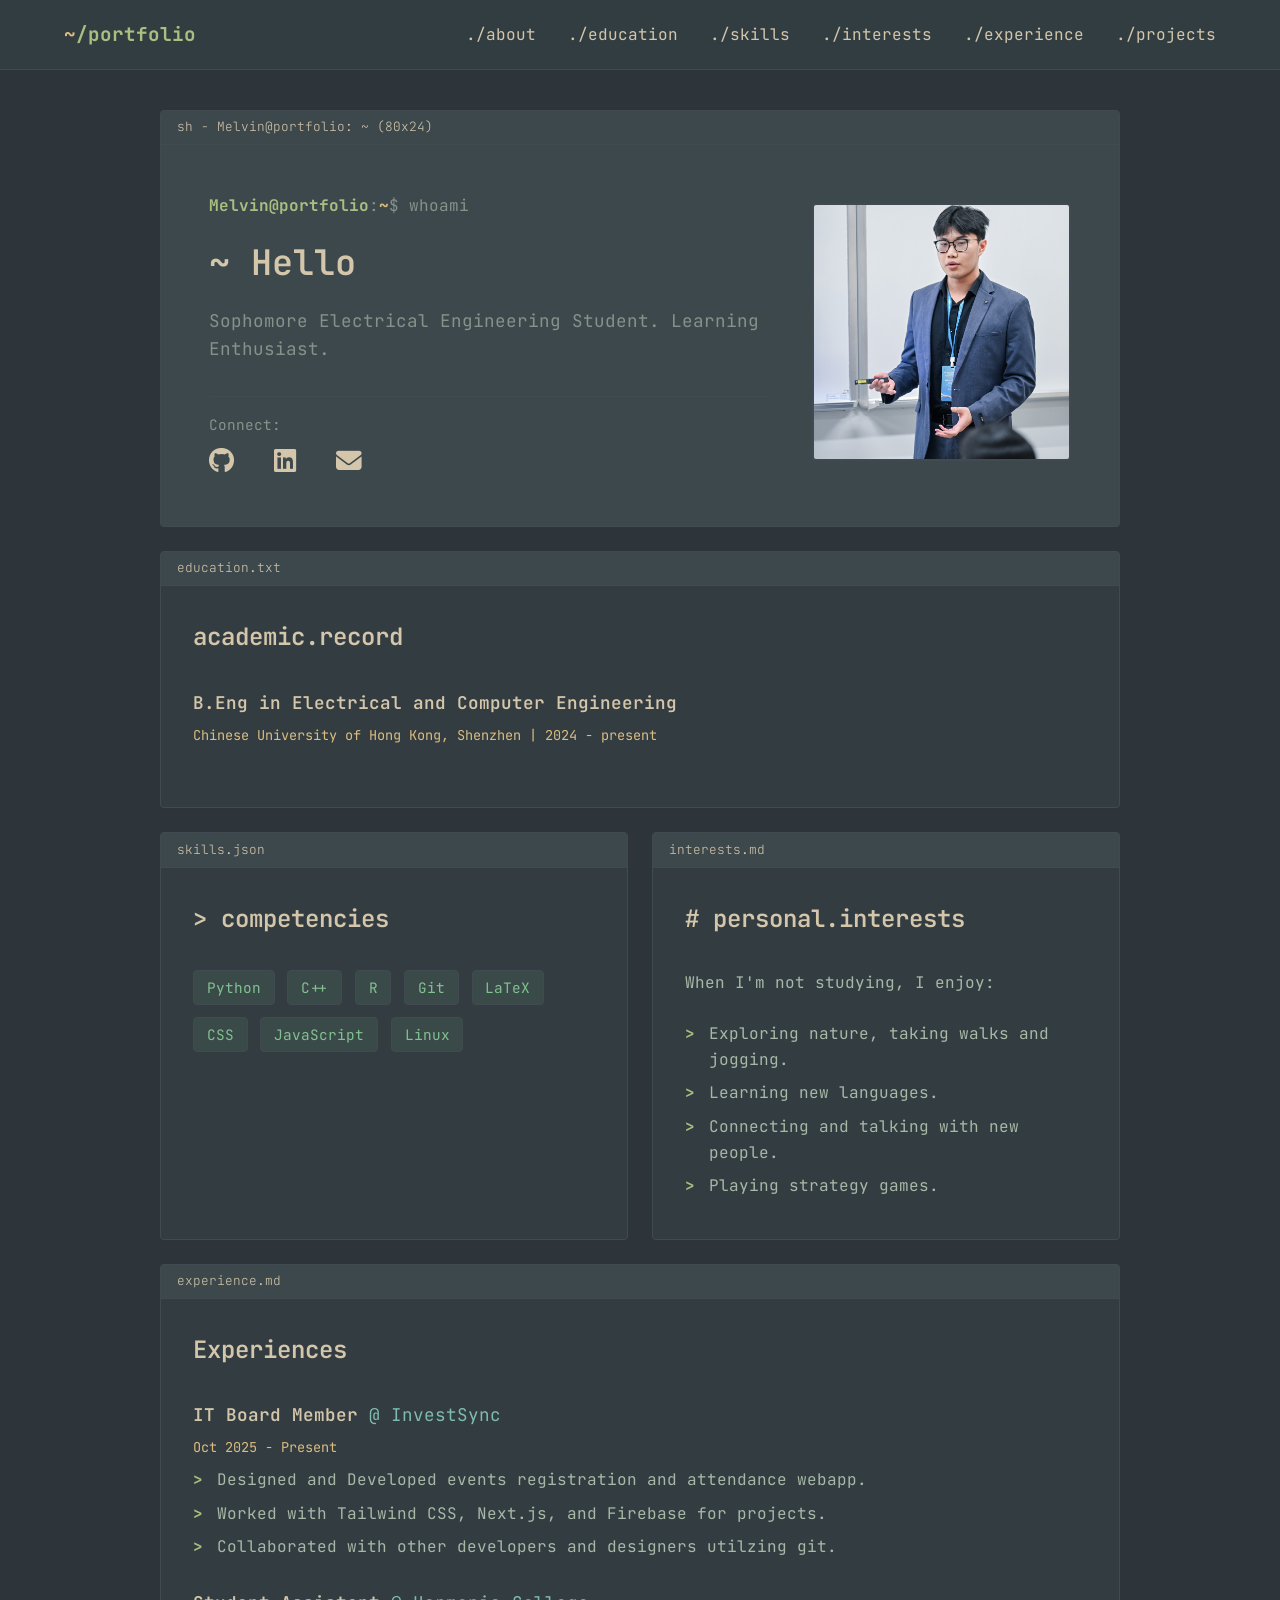
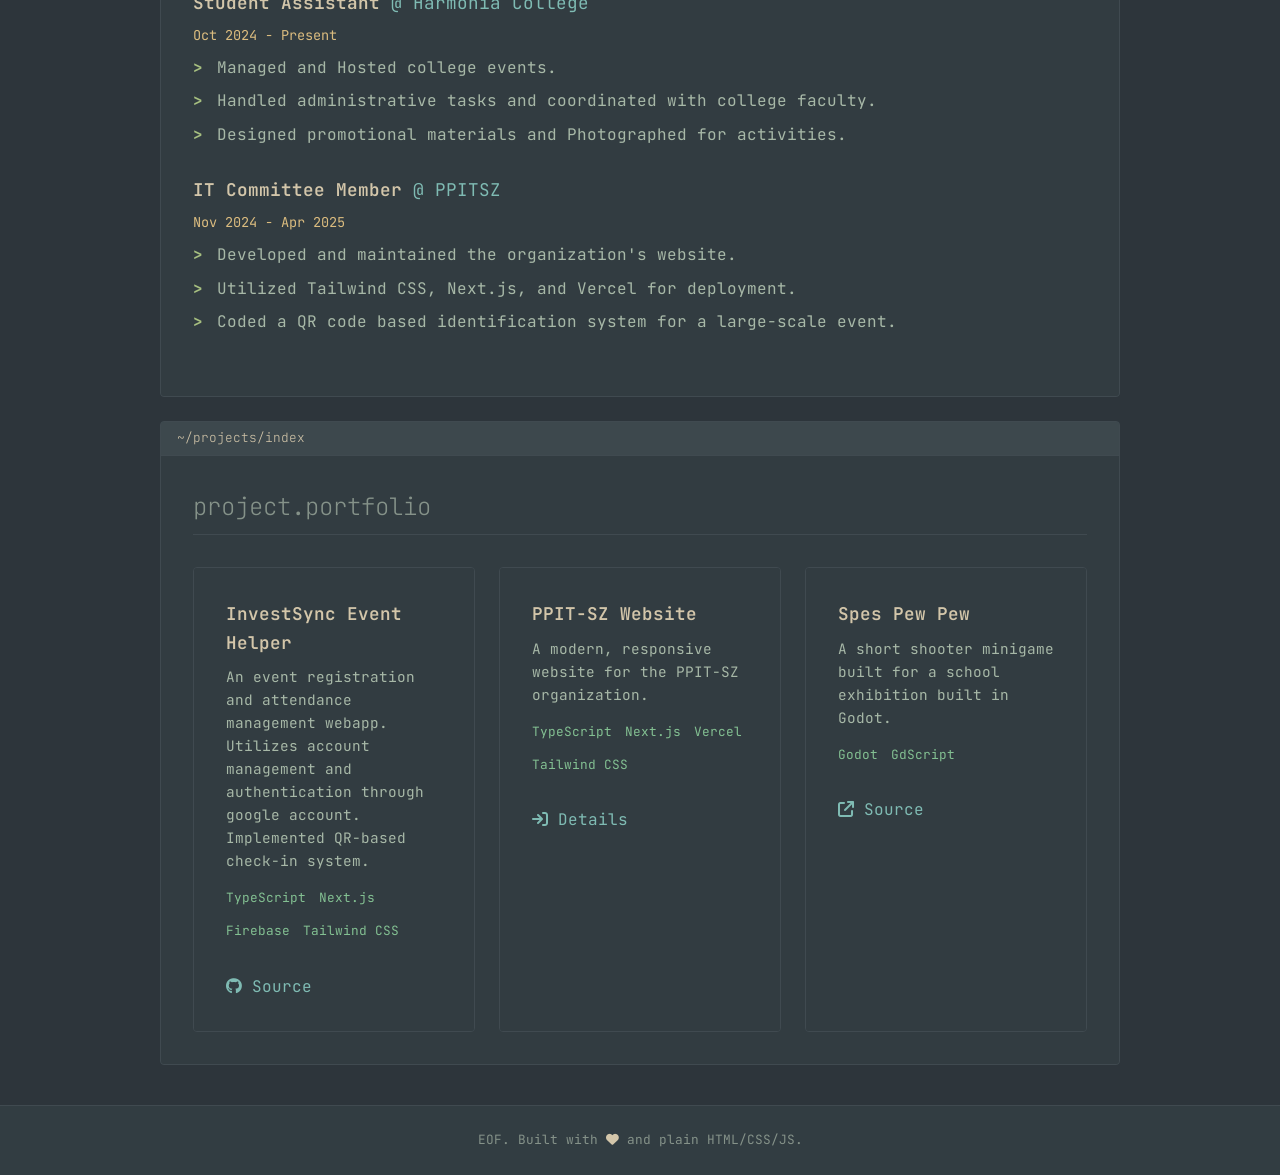
==== index.html @ 4f4de50b "v1" ====
<!DOCTYPE html>
<html lang="en">
<head>
    <meta charset="UTF-8">
    <meta name="viewport" content="width=device-width, initial-scale=1.0">
    <title>~/.portfolio | Melvin</title>
    <link rel="preconnect" href="https://fonts.googleapis.com">
    <link rel="preconnect" href="https://fonts.gstatic.com" crossorigin>
    <link href="https://fonts.googleapis.com/css2?family=JetBrains+Mono:wght@100..800&display=swap" rel="stylesheet">
    <link rel="stylesheet" href="https://cdnjs.cloudflare.com/ajax/libs/font-awesome/6.4.0/css/all.min.css">
    <link rel="stylesheet" href="style.css">
</head>
<body>

    <nav class="navbar">
        <div class="nav-brand"><span>~</span>/portfolio</div>
        <ul class="nav-links">
            <li><a href="#hero">./about</a></li>
            <li><a href="#education">./education</a></li>
            <li><a href="#skills">./skills</a></li>
            <li><a href="#interests">./interests</a></li>
            <li><a href="#experience">./experience</a></li>
            <li><a href="#projects">./projects</a></li>
        </ul>
    </nav>

    <main>
        <section id="hero" class="window-pane terminal-pane">
            <div class="window-header">
                <div class="window-title">sh - Melvin@portfolio: ~ (80x24)</div>
            </div>
            <div class="window-content hero-content-wrapper">
                
                <div class="hero-text-block">
                    <p class="prompt"><span class="user">Melvin@portfolio</span>:<span class="dir">~</span>$ whoami</p>
                    <h1 id="typewriter"></h1>
                    <p class="subtitle">Sophomore Electrical Engineering Student. Learning Enthusiast.</p>
                    <div class="social-links-container">
                        <p class="link-label">Connect:</p>
                        <div class="social-links-wrapper">
                            <a href="https://github.com/hachln" target="_blank" title="GitHub"><i class="fab fa-github"></i></a>
                            <a href="https://www.linkedin.com/in/melvin-nchandra/" target="_blank" title="LinkedIn"><i class="fab fa-linkedin"></i></a>
                            <a href="mailto:melvinnchandra@gmail.com" title="Email"><i class="fas fa-envelope"></i></a>
                        </div>
                    </div>
                </div>

                <div class="hero-portrait-block">
                    <img src="./home/portrait.jpg" alt="Your Name Portrait" class="portrait-img">
                </div>

            </div>
        </section>

        <section id="education" class="window-pane cv-pane">
            <div class="window-header">
                <div class="window-title">education.txt</div>
            </div>
            <div class="window-content">
                <h2>academic.record</h2>
                <div class="timeline-item">
                    <h3>B.Eng in Electrical and Computer Engineering</h3>
                    <span class="date">Chinese University of Hong Kong, Shenzhen | 2024 - present</span>
                </div>
            </div>
        </section>

        <div class="split-layout">
            
            <section id="skills" class="window-pane cv-pane">
                <div class="window-header">
                    <div class="window-title">skills.json</div>
                </div>
                <div class="window-content">
                    <h2>> competencies</h2>
                    <div class="skills-container">
                        <span class="skill-tag">Python</span>
                        <span class="skill-tag">C++</span>
                        <span class="skill-tag">R</span>
                        <span class="skill-tag">Git</span>
                        <span class="skill-tag">LaTeX</span>
                        <span class="skill-tag">CSS</span>
                        <span class="skill-tag">JavaScript</span>
                        <span class="skill-tag">Linux</span>
                    </div>
                </div>
            </section>

            <section id="interests" class="window-pane cv-pane">
                <div class="window-header">
                    <div class="window-title">interests.md</div>
                </div>
                <div class="window-content">
                    <h2># personal.interests</h2>
                    <p>When I'm not studying, I enjoy:</p>
                    <br>
                    <ul class="interests-list">
                        <li>Exploring nature, taking walks and jogging.</li>
                        <li>Learning new languages.</li>
                        <li>Connecting and talking with new people.</li>
                        <li>Playing strategy games.</li>
                    </ul>
                </div>
            </section>
        </div>
        <section id="experience" class="window-pane cv-pane">
            <div class="window-header">
                <div class="window-title">experience.md</div>
            </div>
            <div class="window-content">
                <h2>Experiences</h2>
                <div class="timeline-item">
                    <h3>IT Board Member <span>@ InvestSync</span></h3>
                    <span class="date">Oct 2025 - Present</span>
                    <ul class="interests-list">
                        <li>Designed and Developed events registration and attendance webapp.</li>
                        <li>Worked with Tailwind CSS, Next.js, and Firebase for projects.</li>
                        <li>Collaborated with other developers and designers utilzing git.</li>
                    </ul>
                </div>
                <div class="timeline-item">
                    <h3>Student Assistant <span>@ Harmonia College</span></h3>
                    <span class="date">Oct 2024 - Present</span>
                    <ul class="interests-list">
                        <li>Managed and Hosted college events.</li>
                        <li>Handled administrative tasks and coordinated with college faculty.</li>
                        <li>Designed promotional materials and Photographed for activities.</li>
                    </ul>
                </div>
                <div class="timeline-item">
                    <h3>IT Committee Member <span>@ PPITSZ</span></h3>
                    <span class="date">Nov 2024 - Apr 2025</span>
                    <ul class="interests-list">
                        <li>Developed and maintained the organization's website.</li>
                        <li>Utilized Tailwind CSS, Next.js, and Vercel for deployment.</li>
                        <li>Coded a QR code based identification system for a large-scale event.</li>
                    </ul>
                </div>
            
            </div>
        </section>

        <section id="projects" class="window-pane cv-pane">
            <div class="window-header">
                <div class="window-title">~/projects/index</div>
            </div>
            <div class="window-content">
                <h2 class="section-title">project.portfolio</h2>
                <div class="projects-grid">
                    
                    <div class="project-card">
                        <div class="window-content">
                            <h3>InvestSync Event Helper</h3>
                            <p>An event registration and attendance management webapp. Utilizes account management and authentication through google account. Implemented QR-based check-in system.</p>
                            <div class="project-tech">
                                <span>TypeScript</span> <span>Next.js</span> <span>Firebase</span> <span>Tailwind CSS</span>
                            </div>
                            <a href="https://github.com/hachln/Investsync_EventHelper" class="project-link" target="_blank"><i class="fab fa-github"></i> Source</a>
                        </div>
                    </div>

                    <div class="project-card">
                        <div class="window-content">
                            <h3>PPIT-SZ Website</h3>
                            <p>A modern, responsive website for the PPIT-SZ organization.</p>
                            <div class="project-tech">
                                <span>TypeScript</span> <span>Next.js</span> <span>Vercel</span> <span>Tailwind CSS</span>
                            </div>
                            <a href="ppit-website.html" class="project-link"><i class="fa-solid fa-arrow-right-to-bracket"></i> Details</a>
                        </div>
                    </div>

                    <div class="project-card">
                        <div class="window-content">
                            <h3>Spes Pew Pew</h3>
                            <p>A short shooter minigame built for a school exhibition built in Godot.</p>
                            <div class="project-tech">
                                <span>Godot</span> <span>GdScript</span>
                            </div>
                            <a href="https://hakuron.itch.io/spes-tembak" target="_blank" class="project-link"><i class="fa-solid fa-arrow-up-right-from-square"></i> Source</a>
                        </div>
                    </div>
                    
                </div>
            </div>
        </section>
    </main>

    <footer>
        <p>EOF. Built with <i class="fas fa-heart" style="color: var(--fg-bright);"></i> and plain HTML/CSS/JS.</p>
    </footer>

    <script src="script.js"></script>
</body>
</html>
---- style.css ----
/* Everforest Dark Theme Color Palette */
:root {
    --bg-main: #2d353b;        
    --bg-window: #3d484d;      
    --bg-window-content: #323c41; 
    --bg-nav-footer: rgba(52, 63, 68, 0.9); 
    
    --fg-bright: #d3c6aa;     
    --fg-main: #a7b8a7;       
    --fg-faint: #859289;      
    
    --color-yellow: #dbbc7f;  
    --color-green: #a7c080;   
    --color-blue: #7fbbb3;    
    --color-purple: #d699b6;  
    --color-aqua: #83c092;    
    --color-red: #e67e80;     
    --color-orange: #e69875;
    
    --border-main: #404a50;   
    --border-focus: var(--color-blue); 
    --border-radius: 4px;     
}

* {
    margin: 0;
    padding: 0;
    box-sizing: border-box;
}

body {
    font-family: 'JetBrains Mono', monospace;
    background-color: var(--bg-main);
    
    /* Wallpaper Setting */
    background-image: url('./home/fog_forest_1.png'); 
    background-size: cover;
    background-position: center;
    background-attachment: fixed;
    background-repeat: no-repeat;
    
    color: var(--fg-main);
    line-height: 1.6;
    overflow-x: hidden;
}

/* Typography */
h1, h2, h3 { color: var(--fg-bright); font-weight: 600; margin-bottom: 0.5rem;}
a { color: var(--color-blue); text-decoration: none; transition: 0.3s; }
a:hover { color: var(--color-purple); }
.section-title { margin-bottom: 2rem; border-bottom: 1px solid var(--border-main); padding-bottom: 0.5rem; color: var(--fg-faint); font-weight: 200; }

/* Navigation */
.navbar {
    display: flex;
    justify-content: space-between;
    align-items: center;
    padding: 1.2rem 5%;
    background: var(--bg-nav-footer);
    backdrop-filter: blur(5px);
    position: sticky;
    top: 0;
    z-index: 100;
    border-bottom: 1px solid var(--border-main);
}
.nav-brand { font-size: 1.2rem; font-weight: bold; color: var(--color-green); }
.nav-brand span { color: var(--color-yellow); }
.nav-links { list-style: none; display: flex; gap: 2rem; }
.nav-links a { color: var(--fg-bright); }
.nav-links a:hover { color: var(--color-aqua); }

/* Main Container */
main {
    max-width: 1000px;
    margin: 2.5rem auto;
    padding: 0 20px;
    display: flex;
    flex-direction: column; 
    gap: 1.5rem; 
}

/* NEW: Split Layout for Side-by-Side Windows */
.split-layout {
    display: grid;
    grid-template-columns: 1fr 1fr;
    gap: 1.5rem;
    width: 100%;
}

/* Hyprland / Window Pane Aesthetic */
.window-pane {
    background: var(--bg-window);
    border: 1px solid var(--border-main);
    border-radius: var(--border-radius);
    overflow: hidden;
    transition: all 0.3s ease;
    width: 100%; 
}

/* Focus effects */
.window-pane:hover {
    border-color: var(--border-focus);
    box-shadow: 0 0 10px rgba(127, 187, 179, 0.2);
    transform: translateY(-1px);
}

.window-header {
    background: var(--bg-window); 
    padding: 0.4rem 1rem;
    border-bottom: 1px solid var(--border-main);
    display: flex;
    align-items: center;
}

.window-title {
    font-size: 0.8rem;
    color: var(--fg-bright);
    font-weight: 200;
    font-family: inherit;
}

.window-content { padding: 2rem; background: var(--bg-window-content); height: 100%; }

/* Hero Section Layout for Portrait */
.terminal-pane .window-content { padding: 3rem; background: var(--bg-window); }

.hero-content-wrapper {
    display: flex;
    justify-content: space-between;
    align-items: center;
    gap: 2rem;
}

.hero-text-block {
    flex: 1; 
    max-width: 65%;
}

.hero-portrait-block {
    max-width: 30%;
    flex-shrink: 0; 
}

/* Portrait Image Styling */
.portrait-img {
    width: 100%;
    height: auto;
    aspect-ratio: 1 / 1; 
    object-fit: cover;
    border-radius: var(--border-radius);
    border: 2px solid var(--border-main); 
    transition: 0.3s ease;
}
.hero-portrait-block:hover .portrait-img {
    border-color: var(--color-blue);
    box-shadow: 0 0 10px rgba(127, 187, 179, 0.3);
}

/* Hero Typography */
.prompt { margin-bottom: 1rem; color: var(--fg-faint); }
.prompt .user { color: var(--color-green); font-weight: bold; }
.prompt .dir { color: var(--color-yellow); font-weight: bold; }
#typewriter {
    font-size: 2.2rem; 
    margin: 1rem 0;
    color: var(--fg-bright);
    min-height: 3rem; 
}
.subtitle { font-size: 1.1rem; margin-bottom: 1.5rem; color: var(--fg-faint); }

/* Social Links */
.social-links-container {
    margin-top: 2rem;
    border-top: 1px solid var(--border-main);
    padding-top: 1rem;
    color: var(--fg-faint);
}
.link-label { margin-bottom: 0.8rem; font-size: 0.9rem;}

.social-links-wrapper {
    display: flex;
    gap: 2.5rem; 
    align-items: center;
}

.social-links-wrapper a i {
    font-size: 1.6rem;
    color: var(--fg-bright); 
    transition: 0.3s;
}

.social-links-wrapper a:hover i {
    color: var(--color-blue);
    transform: scale(1.1);
}

/* Timeline */
.cv-pane h2 { margin-bottom: 2rem; }
.timeline-item { margin-bottom: 1.8rem; }
.timeline-item h3 { font-size: 1.1rem; font-weight: 600;}
.timeline-item h3 span { color: var(--color-blue); font-weight: normal; }
.timeline-item .date { display: block; font-size: 0.85rem; color: var(--color-yellow); margin-bottom: 0.5rem; }
.timeline-item p { margin-top: 0.3rem; }

/* Skills */
.skills-container { display: flex; flex-wrap: wrap; gap: 0.8rem; margin-top: 1rem; }
.skill-tag {
    background: rgba(131, 192, 146, 0.1); 
    border: 1px solid var(--border-main);
    padding: 0.3rem 0.8rem;
    border-radius: 4px;
    font-size: 0.9rem;
    color: var(--color-aqua);
}

/* Interests List Styling */
.interests-list {
    margin-left: 1.5rem;
    list-style-type: none; 
}
.interests-list li {
    position: relative;
    margin-bottom: 0.5rem;
}
.interests-list li::before {
    content: ">"; 
    color: var(--color-green);
    position: absolute;
    left: -1.5rem;
    font-weight: bold;
}

/* Projects */
.projects-grid {
    display: grid;
    grid-template-columns: repeat(auto-fit, minmax(280px, 1fr));
    gap: 1.5rem;
    margin-top: 1rem;
}

.project-card {
    background: var(--bg-window-content);
    border: 1px solid var(--border-main);
    border-radius: var(--border-radius);
    overflow: hidden;
    height: 100%;
    display: flex;
    flex-direction: column;
}
.project-card:hover { border-color: var(--border-focus); }
.project-card h3 { color: var(--fg-bright); font-size: 1.1rem;}
.project-card p { font-size: 0.9rem; }
.project-tech { margin: 1rem 0; display: flex; flex-wrap: wrap; gap: 0.8rem; font-size: 0.8rem; color: var(--color-aqua); }
.project-link { margin-top: auto; display: inline-block; padding-top: 1rem;}

/* Mobile responsiveness */
@media (max-width: 768px) {
    #typewriter { font-size: 1.8rem; min-height: 2.2rem; }
    .nav-links { display: none; }
    .window-content { padding: 1.5rem; }
    .terminal-pane .window-content { padding: 2rem; }
    .social-links-wrapper { gap: 1.5rem; }

    /* Break the split layout on mobile */
    .split-layout {
        grid-template-columns: 1fr;
    }

    .hero-content-wrapper {
        flex-direction: column-reverse; 
        gap: 1.5rem;
        align-items: center;
        text-align: center;
    }
    .hero-text-block { max-width: 100%; }
    .hero-portrait-block { max-width: 50%; margin-top: 1rem; }
    .social-links-wrapper { justify-content: center; } 
    .interests-list { margin-left: 0; text-align: left;}
    .interests-list li { padding-left: 1.5rem;}
    .interests-list li::before { left: 0; }
}

/* Footer */
footer {
    text-align: center;
    padding: 1.5rem;
    color: var(--fg-faint);
    background: var(--bg-nav-footer);
    backdrop-filter: blur(5px);
    border-top: 1px solid var(--border-main);
    margin-top: 2.5rem;
    font-size: 0.8rem;
}

/* =========================================
   PROJECT DETAIL PAGE STYLES
   ========================================= */

/* Project Header Buttons */
.project-header-content h1 { font-size: 2.5rem; color: var(--color-green); }
.project-links { display: flex; gap: 1rem; margin-top: 1.5rem; }
.btn-primary, .btn-secondary {
    padding: 0.6rem 1.2rem;
    border-radius: var(--border-radius);
    font-size: 0.9rem;
    font-weight: bold;
    display: inline-flex;
    align-items: center;
    gap: 0.5rem;
    border: 1px solid transparent;
}
.btn-primary {
    background-color: rgba(127, 187, 179, 0.2); /* Faded Blue */
    color: var(--color-blue);
    border-color: var(--color-blue);
}
.btn-primary:hover { background-color: var(--color-blue); color: var(--bg-main); }
.btn-secondary {
    background-color: transparent;
    color: var(--fg-bright);
    border-color: var(--border-main);
}
.btn-secondary:hover { border-color: var(--color-yellow); color: var(--color-yellow); }

/* Meta List (Project Stats) */
.meta-list li { margin-bottom: 0.8rem; }
.meta-list li strong { color: var(--color-purple); }

/* --- CAROUSEL STYLES --- */
.carousel-wrapper { padding: 1.5rem; display: flex; flex-direction: column; align-items: center; }
.carousel {
    position: relative;
    height: 450px; /* Adjust height based on your screenshot aspect ratio */
    width: 100%;
    max-width: 800px;
    margin: 0 auto;
    border: 1px solid var(--border-main);
    border-radius: var(--border-radius);
    overflow: hidden;
    background: var(--bg-main);
}

.carousel-track-container {
    height: 100%;
    position: relative;
    overflow: hidden;
}

.carousel-track {
    padding: 0;
    margin: 0;
    list-style: none;
    position: relative;
    height: 100%;
    transition: transform 250ms ease-in;
}

.carousel-slide {
    position: absolute;
    top: 0;
    bottom: 0;
    width: 100%;
}

.carousel-slide img {
    width: 100%;
    height: 100%;
    object-fit: cover; /* Ensures images fill the box without stretching */
}

/* Carousel Controls */
.carousel-btn {
    position: absolute;
    top: 50%;
    transform: translateY(-50%);
    background: rgba(45, 53, 59, 0.8);
    border: 1px solid var(--border-main);
    color: var(--fg-bright);
    border-radius: 50%;
    width: 40px;
    height: 40px;
    cursor: pointer;
    z-index: 10;
    transition: 0.2s;
}
.carousel-btn:hover { border-color: var(--color-blue); color: var(--color-blue); }
.prev-btn { left: 15px; }
.next-btn { right: 15px; }

/* Carousel Dots */
.carousel-nav {
    display: flex;
    justify-content: center;
    gap: 10px;
    padding: 15px 0 0 0;
}
.carousel-indicator {
    border: 0;
    border-radius: 50%;
    width: 12px;
    height: 12px;
    background: var(--border-main);
    cursor: pointer;
    transition: 0.3s;
}
.carousel-indicator.current-indicator { background: var(--color-aqua); box-shadow: 0 0 8px rgba(131, 192, 146, 0.6);}

/* Mobile Adjustments for Carousel */
@media (max-width: 768px) {
    .carousel { height: 250px; }
    .project-links { flex-direction: column; }
    .project-header-content h1 { font-size: 1.8rem; }
}
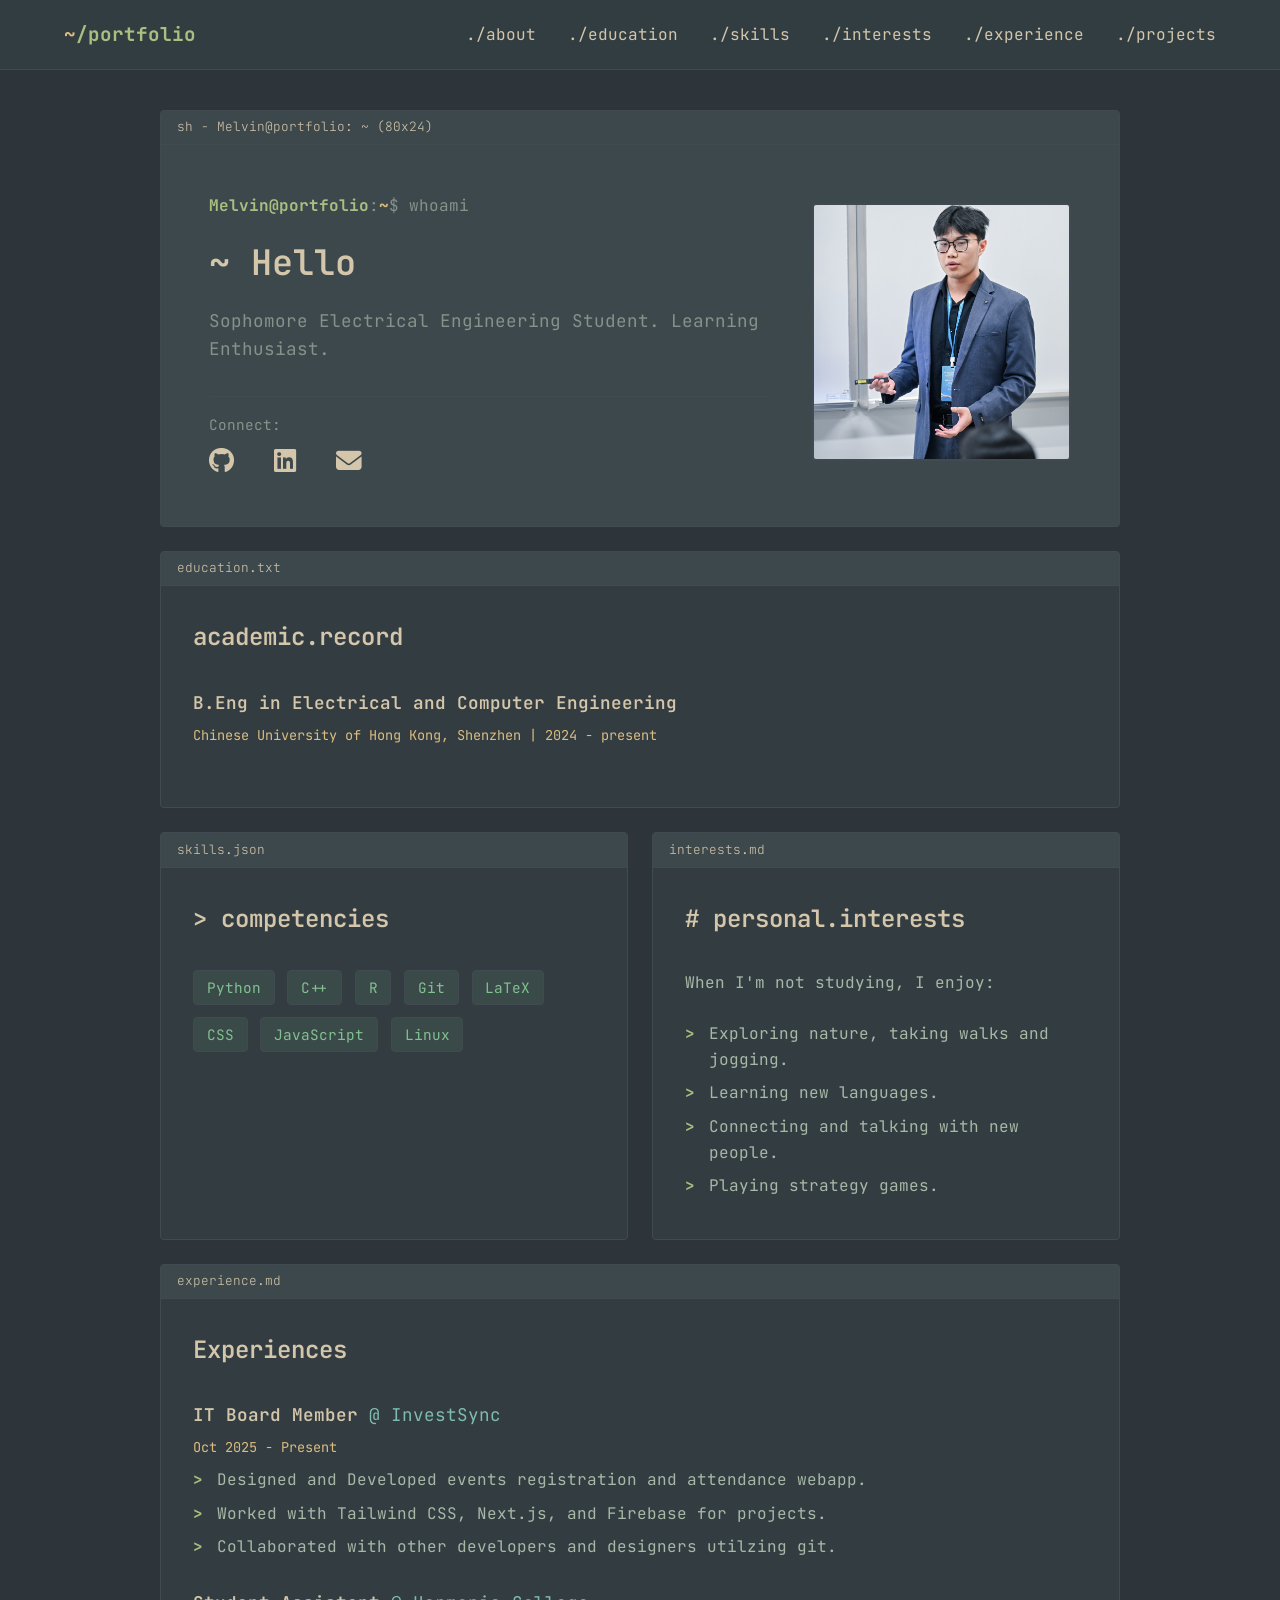
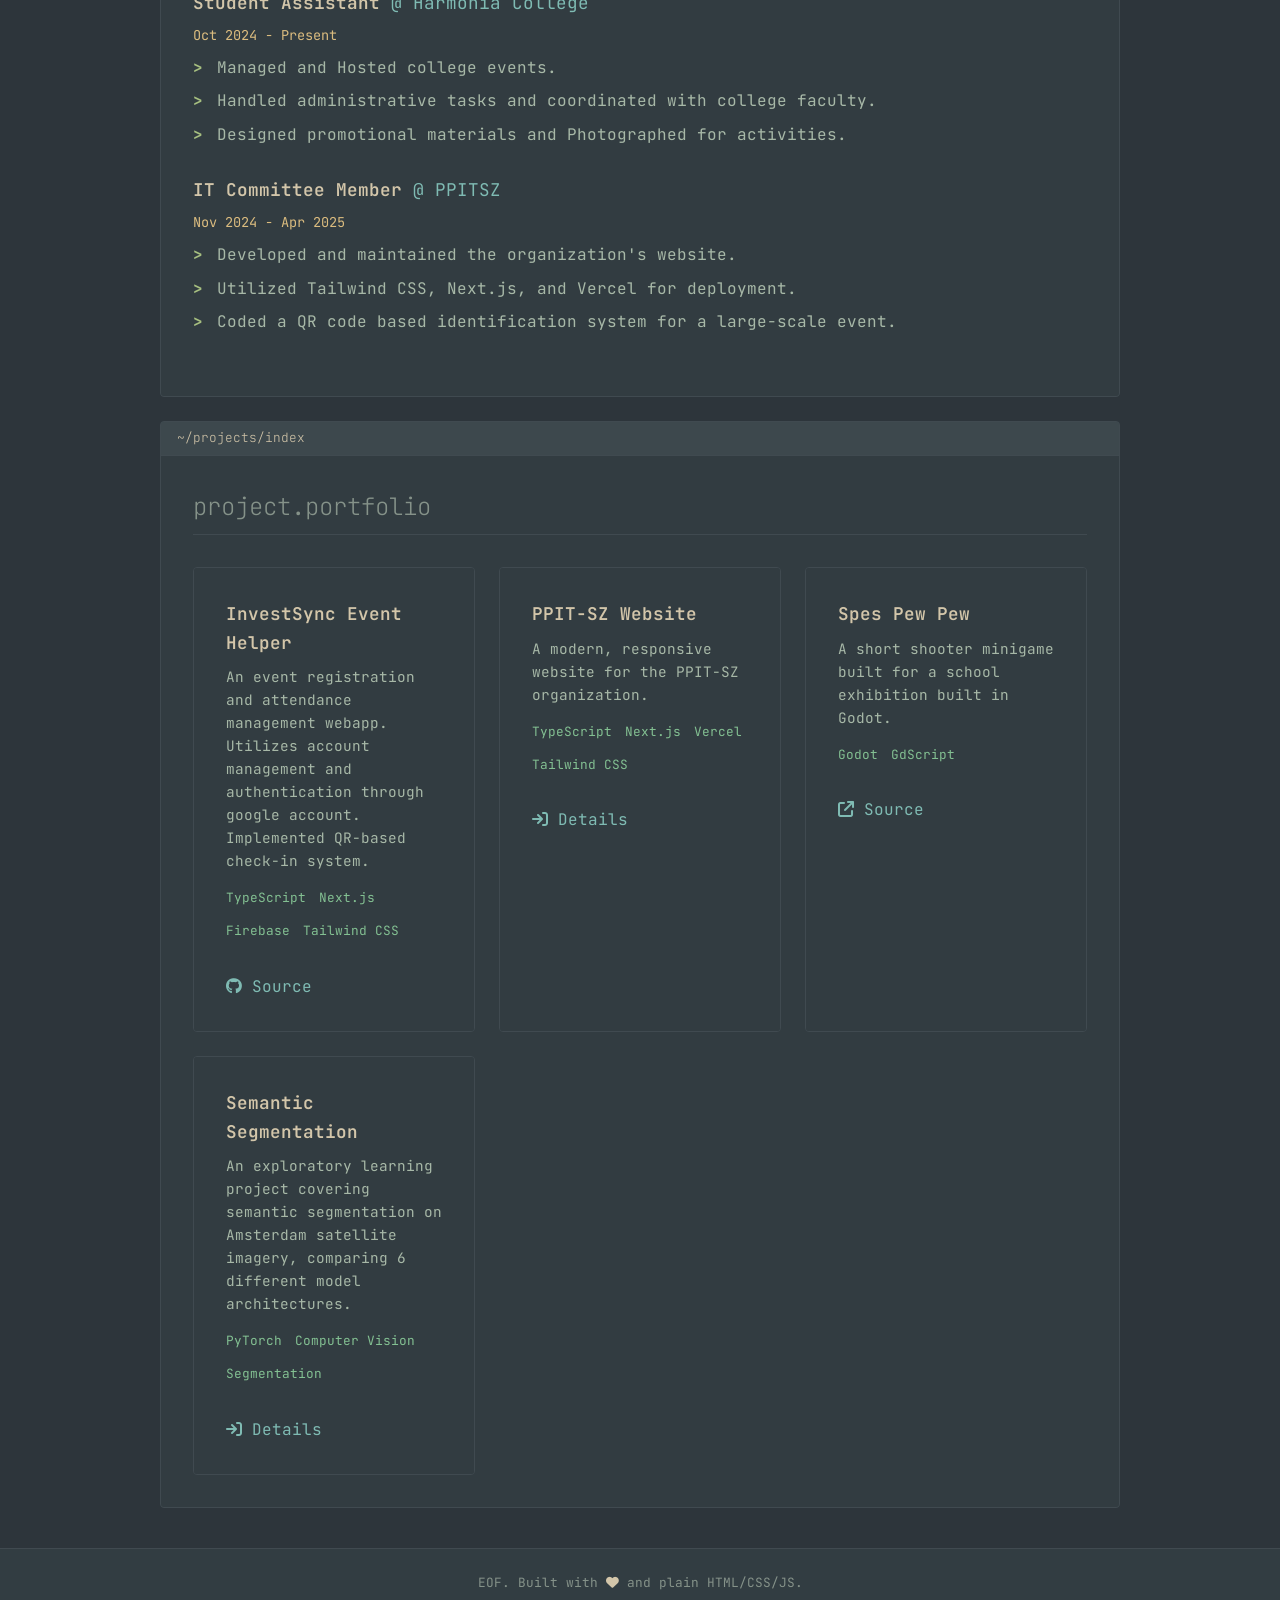
==== commit 5a8a69ba: "Segmentation Project added" ====
--- a/index.html
+++ b/index.html
@@ -180,6 +180,17 @@
                             <a href="https://hakuron.itch.io/spes-tembak" target="_blank" class="project-link"><i class="fa-solid fa-arrow-up-right-from-square"></i> Source</a>
                         </div>
                     </div>
+
+                    <div class="project-card">
+                        <div class="window-content">
+                            <h3>Semantic Segmentation</h3>
+                            <p>An exploratory learning project covering semantic segmentation on Amsterdam satellite imagery, comparing 6 different model architectures.</p>
+                            <div class="project-tech">
+                                <span>PyTorch</span> <span>Computer Vision</span> <span>Segmentation</span>
+                            </div>
+                            <a href="semantic_segmentation.html" class="project-link"><i class="fa-solid fa-arrow-right-to-bracket"></i> Details</a>
+                        </div>
+                    </div>
                     
                 </div>
             </div>
--- a/style.css
+++ b/style.css
@@ -410,4 +410,61 @@
     .carousel { height: 250px; }
     .project-links { flex-direction: column; }
     .project-header-content h1 { font-size: 1.8rem; }
+}
+
+/* =========================================
+   BLOG / REPORT PAGE STYLES
+   ========================================= */
+
+.blog-section { display: flex; flex-direction: column; gap: 1.5rem; }
+
+.blog-figure {
+    display: flex;
+    flex-direction: column;
+    gap: 0.6rem;
+    margin: 0;
+}
+
+.figure-img {
+    width: 100%;
+    height: auto;
+    border-radius: var(--border-radius);
+    border: 1px solid var(--border-main);
+    background: var(--bg-main);
+}
+
+.figure-caption {
+    font-size: 0.85rem;
+    color: var(--fg-faint);
+}
+
+.blog-grid {
+    display: grid;
+    grid-template-columns: repeat(2, minmax(0, 1fr));
+    gap: 1.2rem;
+}
+
+.blog-table {
+    width: 100%;
+    border-collapse: collapse;
+    font-size: 0.9rem;
+}
+
+.blog-table th,
+.blog-table td {
+    border: 1px solid var(--border-main);
+    padding: 0.6rem 0.75rem;
+    text-align: left;
+}
+
+.blog-table th { color: var(--fg-bright); background: rgba(63, 72, 77, 0.6); }
+
+.model-grid {
+    display: grid;
+    grid-template-columns: repeat(auto-fit, minmax(240px, 1fr));
+    gap: 1.2rem;
+}
+
+@media (max-width: 768px) {
+    .blog-grid { grid-template-columns: 1fr; }
 }
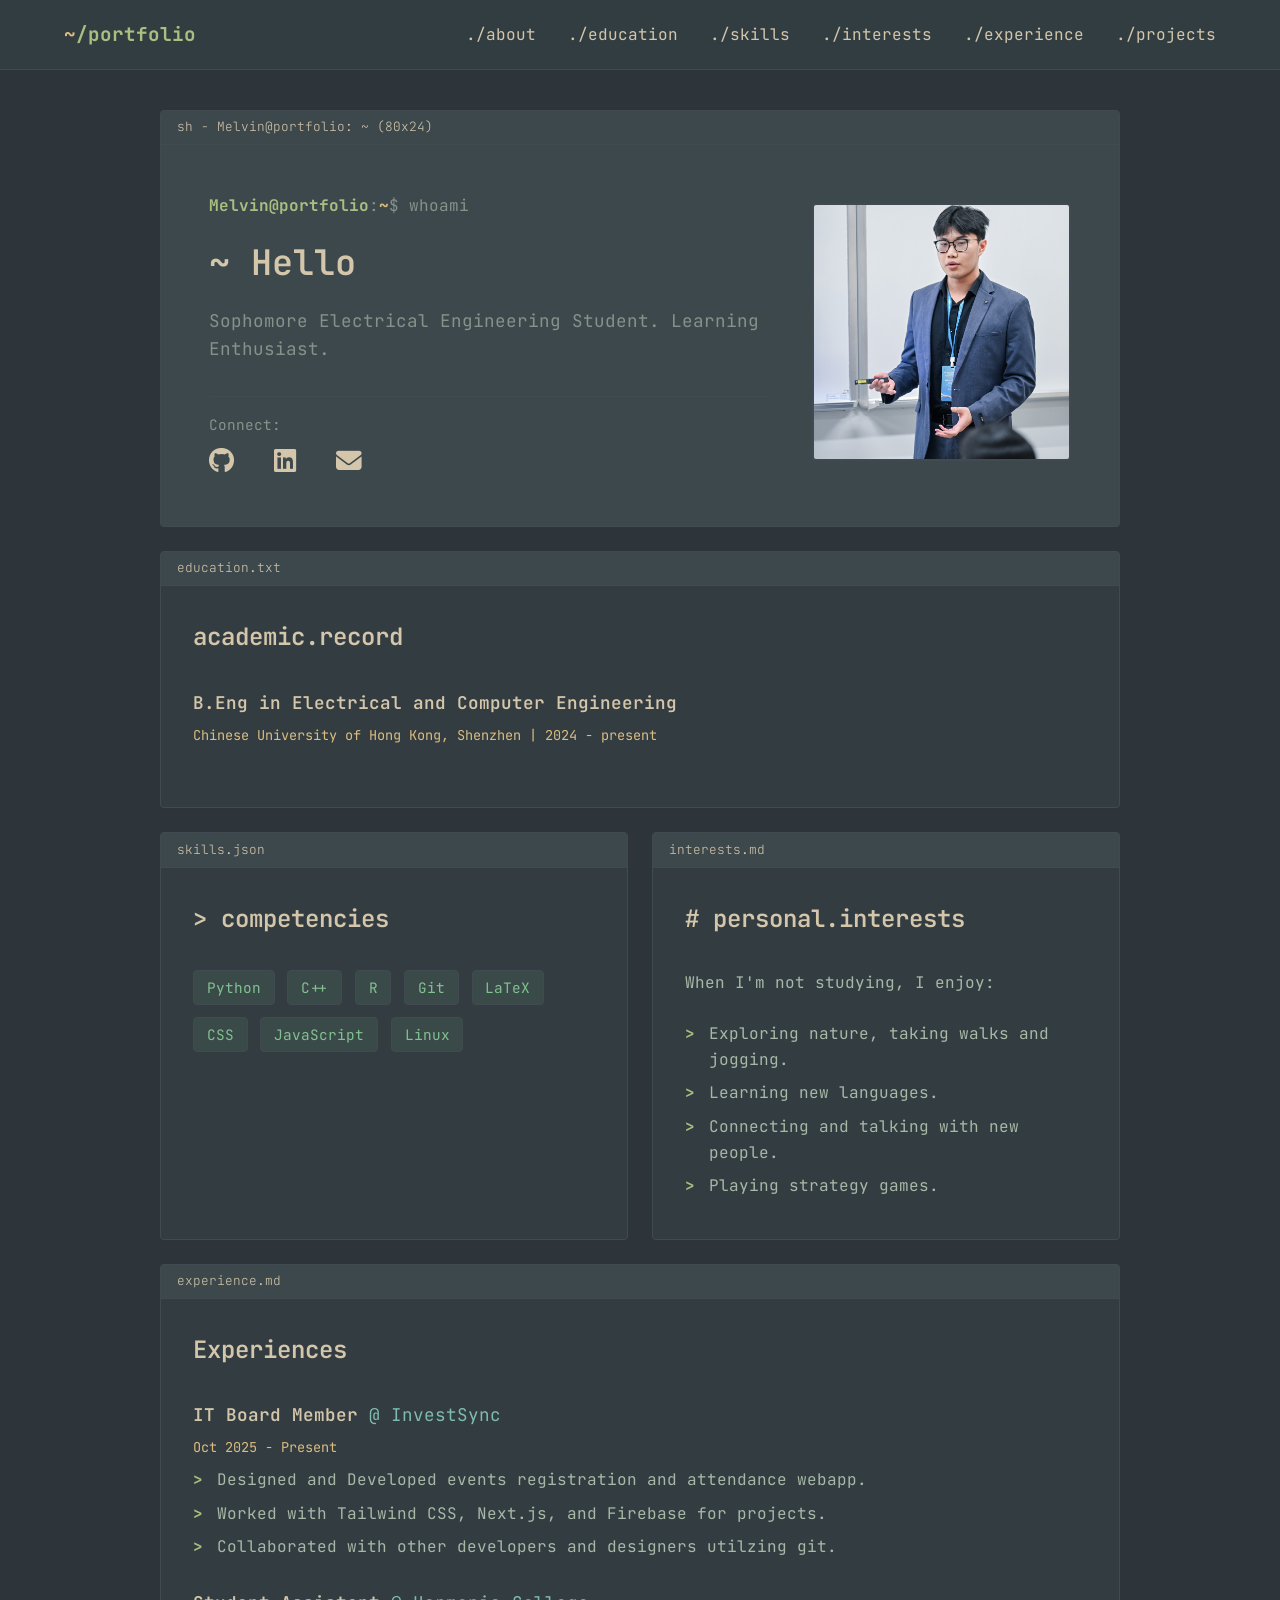
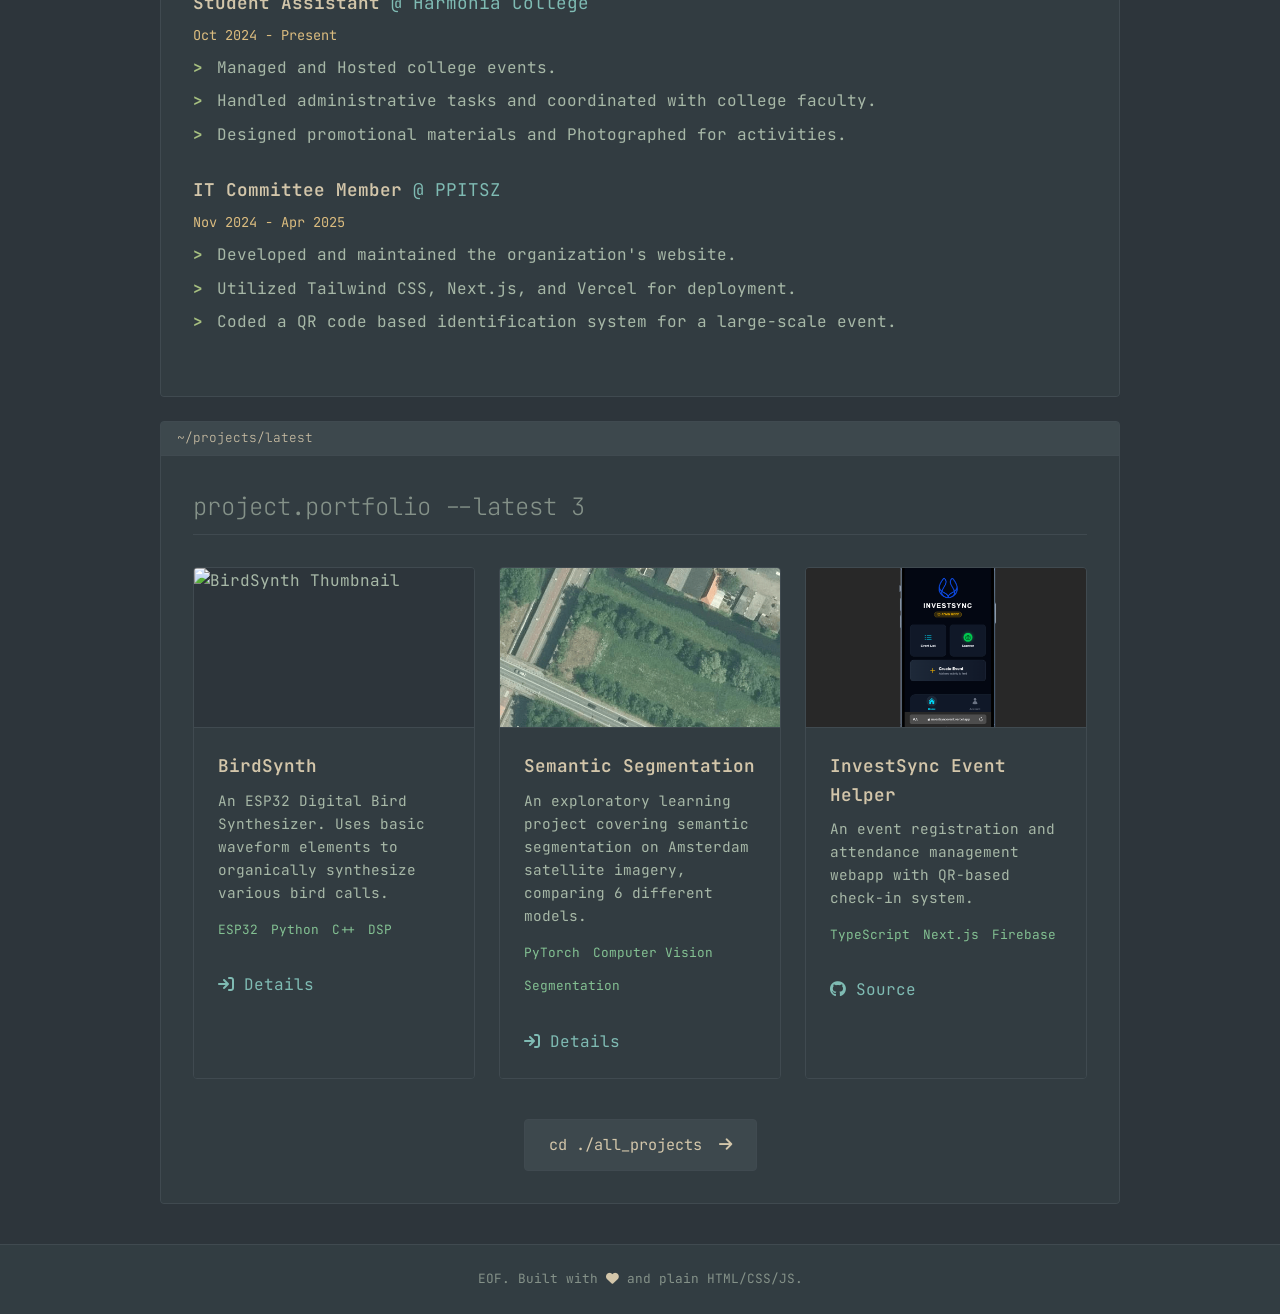
==== commit 0ebc317a: "birdsynth and proj" ====
--- a/index.html
+++ b/index.html
@@ -30,7 +30,6 @@
                 <div class="window-title">sh - Melvin@portfolio: ~ (80x24)</div>
             </div>
             <div class="window-content hero-content-wrapper">
-                
                 <div class="hero-text-block">
                     <p class="prompt"><span class="user">Melvin@portfolio</span>:<span class="dir">~</span>$ whoami</p>
                     <h1 id="typewriter"></h1>
@@ -48,7 +47,6 @@
                 <div class="hero-portrait-block">
                     <img src="./home/portrait.jpg" alt="Your Name Portrait" class="portrait-img">
                 </div>
-
             </div>
         </section>
 
@@ -66,7 +64,6 @@
         </section>
 
         <div class="split-layout">
-            
             <section id="skills" class="window-pane cv-pane">
                 <div class="window-header">
                     <div class="window-title">skills.json</div>
@@ -103,6 +100,7 @@
                 </div>
             </section>
         </div>
+
         <section id="experience" class="window-pane cv-pane">
             <div class="window-header">
                 <div class="window-title">experience.md</div>
@@ -136,62 +134,68 @@
                         <li>Coded a QR code based identification system for a large-scale event.</li>
                     </ul>
                 </div>
-            
             </div>
         </section>
 
         <section id="projects" class="window-pane cv-pane">
             <div class="window-header">
-                <div class="window-title">~/projects/index</div>
+                <div class="window-title">~/projects/latest</div>
             </div>
             <div class="window-content">
-                <h2 class="section-title">project.portfolio</h2>
+                <h2 class="section-title">project.portfolio --latest 3</h2>
                 <div class="projects-grid">
                     
+                    <!-- Project 1: BirdSynth -->
                     <div class="project-card">
+                        <div class="project-thumbnail">
+                            <!-- Placeholder image, replace with your actual screenshot -->
+                            <img src="birdsynth/On-board.jpg" alt="BirdSynth Thumbnail">
+                        </div>
                         <div class="window-content">
-                            <h3>InvestSync Event Helper</h3>
-                            <p>An event registration and attendance management webapp. Utilizes account management and authentication through google account. Implemented QR-based check-in system.</p>
+                            <h3>BirdSynth</h3>
+                            <p>An ESP32 Digital Bird Synthesizer. Uses basic waveform elements to organically synthesize various bird calls.</p>
                             <div class="project-tech">
-                                <span>TypeScript</span> <span>Next.js</span> <span>Firebase</span> <span>Tailwind CSS</span>
+                                <span>ESP32</span> <span>Python</span> <span>C++</span> <span>DSP</span>
                             </div>
-                            <a href="https://github.com/hachln/Investsync_EventHelper" class="project-link" target="_blank"><i class="fab fa-github"></i> Source</a>
-                        </div>
-                    </div>
-
+                            <a href="birdsynth.html" class="project-link"><i class="fa-solid fa-arrow-right-to-bracket"></i> Details</a>
+                        </div>
+                    </div>
+
+                    <!-- Project 2: Semantic Segmentation -->
                     <div class="project-card">
-                        <div class="window-content">
-                            <h3>PPIT-SZ Website</h3>
-                            <p>A modern, responsive website for the PPIT-SZ organization.</p>
-                            <div class="project-tech">
-                                <span>TypeScript</span> <span>Next.js</span> <span>Vercel</span> <span>Tailwind CSS</span>
-                            </div>
-                            <a href="ppit-website.html" class="project-link"><i class="fa-solid fa-arrow-right-to-bracket"></i> Details</a>
-                        </div>
-                    </div>
-
-                    <div class="project-card">
-                        <div class="window-content">
-                            <h3>Spes Pew Pew</h3>
-                            <p>A short shooter minigame built for a school exhibition built in Godot.</p>
-                            <div class="project-tech">
-                                <span>Godot</span> <span>GdScript</span>
-                            </div>
-                            <a href="https://hakuron.itch.io/spes-tembak" target="_blank" class="project-link"><i class="fa-solid fa-arrow-up-right-from-square"></i> Source</a>
-                        </div>
-                    </div>
-
-                    <div class="project-card">
+                        <div class="project-thumbnail">
+                            <img src="Semantic_Segmentation/projreport-pics/8-image.png" alt="Semantic Segmentation Thumbnail">
+                        </div>
                         <div class="window-content">
                             <h3>Semantic Segmentation</h3>
-                            <p>An exploratory learning project covering semantic segmentation on Amsterdam satellite imagery, comparing 6 different model architectures.</p>
+                            <p>An exploratory learning project covering semantic segmentation on Amsterdam satellite imagery, comparing 6 different models.</p>
                             <div class="project-tech">
                                 <span>PyTorch</span> <span>Computer Vision</span> <span>Segmentation</span>
                             </div>
                             <a href="semantic_segmentation.html" class="project-link"><i class="fa-solid fa-arrow-right-to-bracket"></i> Details</a>
                         </div>
                     </div>
+
+                    <!-- Project 3: InvestSync -->
+                    <div class="project-card">
+                        <div class="project-thumbnail">
+                            <!-- Fallback color or placeholder if no image exists yet -->
+                            <img src="investsync/investsyncthumb.png" alt="InvestSync Thumbnail">
+                        </div>
+                        <div class="window-content">
+                            <h3>InvestSync Event Helper</h3>
+                            <p>An event registration and attendance management webapp with QR-based check-in system.</p>
+                            <div class="project-tech">
+                                <span>TypeScript</span> <span>Next.js</span> <span>Firebase</span>
+                            </div>
+                            <a href="https://github.com/hachln/Investsync_EventHelper" class="project-link" target="_blank"><i class="fab fa-github"></i> Source</a>
+                        </div>
+                    </div>
                     
+                </div>
+
+                <div class="check-more-container">
+                    <a href="projectsp.html" class="btn-check-more">cd ./all_projects <i class="fas fa-arrow-right" style="margin-left: 8px;"></i></a>
                 </div>
             </div>
         </section>
--- a/style.css
+++ b/style.css
@@ -467,4 +467,60 @@
 
 @media (max-width: 768px) {
     .blog-grid { grid-template-columns: 1fr; }
+}
+
+/* =========================================
+   THUMBNAILS & BUTTONS (NEW)
+   ========================================= */
+
+/* Project Thumbnail */
+.project-thumbnail {
+    width: 100%;
+    height: 160px;
+    overflow: hidden;
+    border-bottom: 1px solid var(--border-main);
+    background-color: var(--bg-main); /* Fallback */
+}
+
+.project-thumbnail img {
+    width: 100%;
+    height: 100%;
+    object-fit: cover;
+    transition: transform 0.4s ease;
+}
+
+/* Hover effect on thumbnail */
+.project-card:hover .project-thumbnail img {
+    transform: scale(1.05);
+}
+
+/* Adjust project card padding slightly for thumbnail */
+.project-card .window-content {
+    padding: 1.5rem;
+    height: calc(100% - 160px); /* Subtract thumbnail height to balance flexbox */
+}
+
+/* "Check out more" Button Container */
+.check-more-container {
+    text-align: center;
+    margin-top: 2.5rem;
+    width: 100%;
+}
+
+.btn-check-more {
+    display: inline-block;
+    padding: 0.8rem 1.5rem;
+    background-color: var(--bg-window);
+    color: var(--fg-bright);
+    border: 1px solid var(--border-main);
+    border-radius: var(--border-radius);
+    font-size: 0.95rem;
+    transition: all 0.3s;
+}
+
+.btn-check-more:hover {
+    border-color: var(--color-blue);
+    color: var(--color-blue);
+    box-shadow: 0 0 10px rgba(127, 187, 179, 0.15);
+    transform: translateY(-2px);
 }
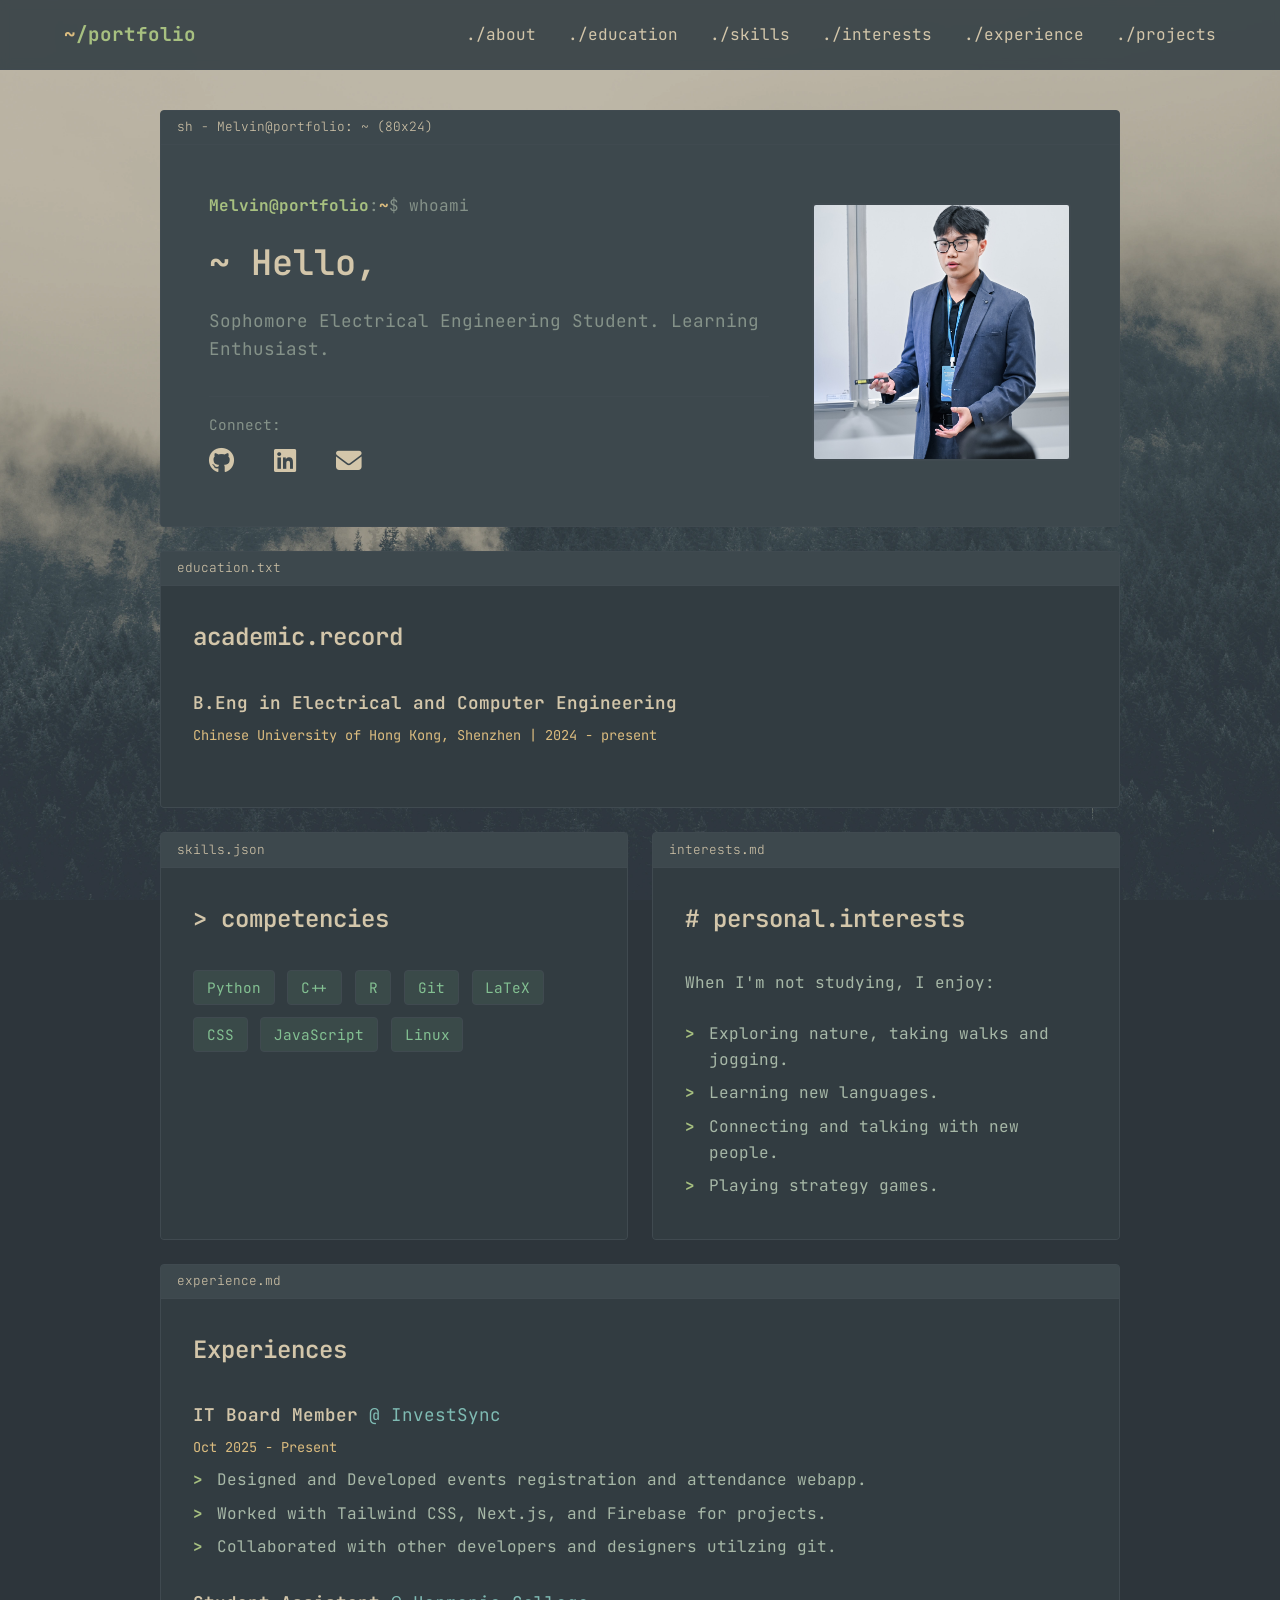
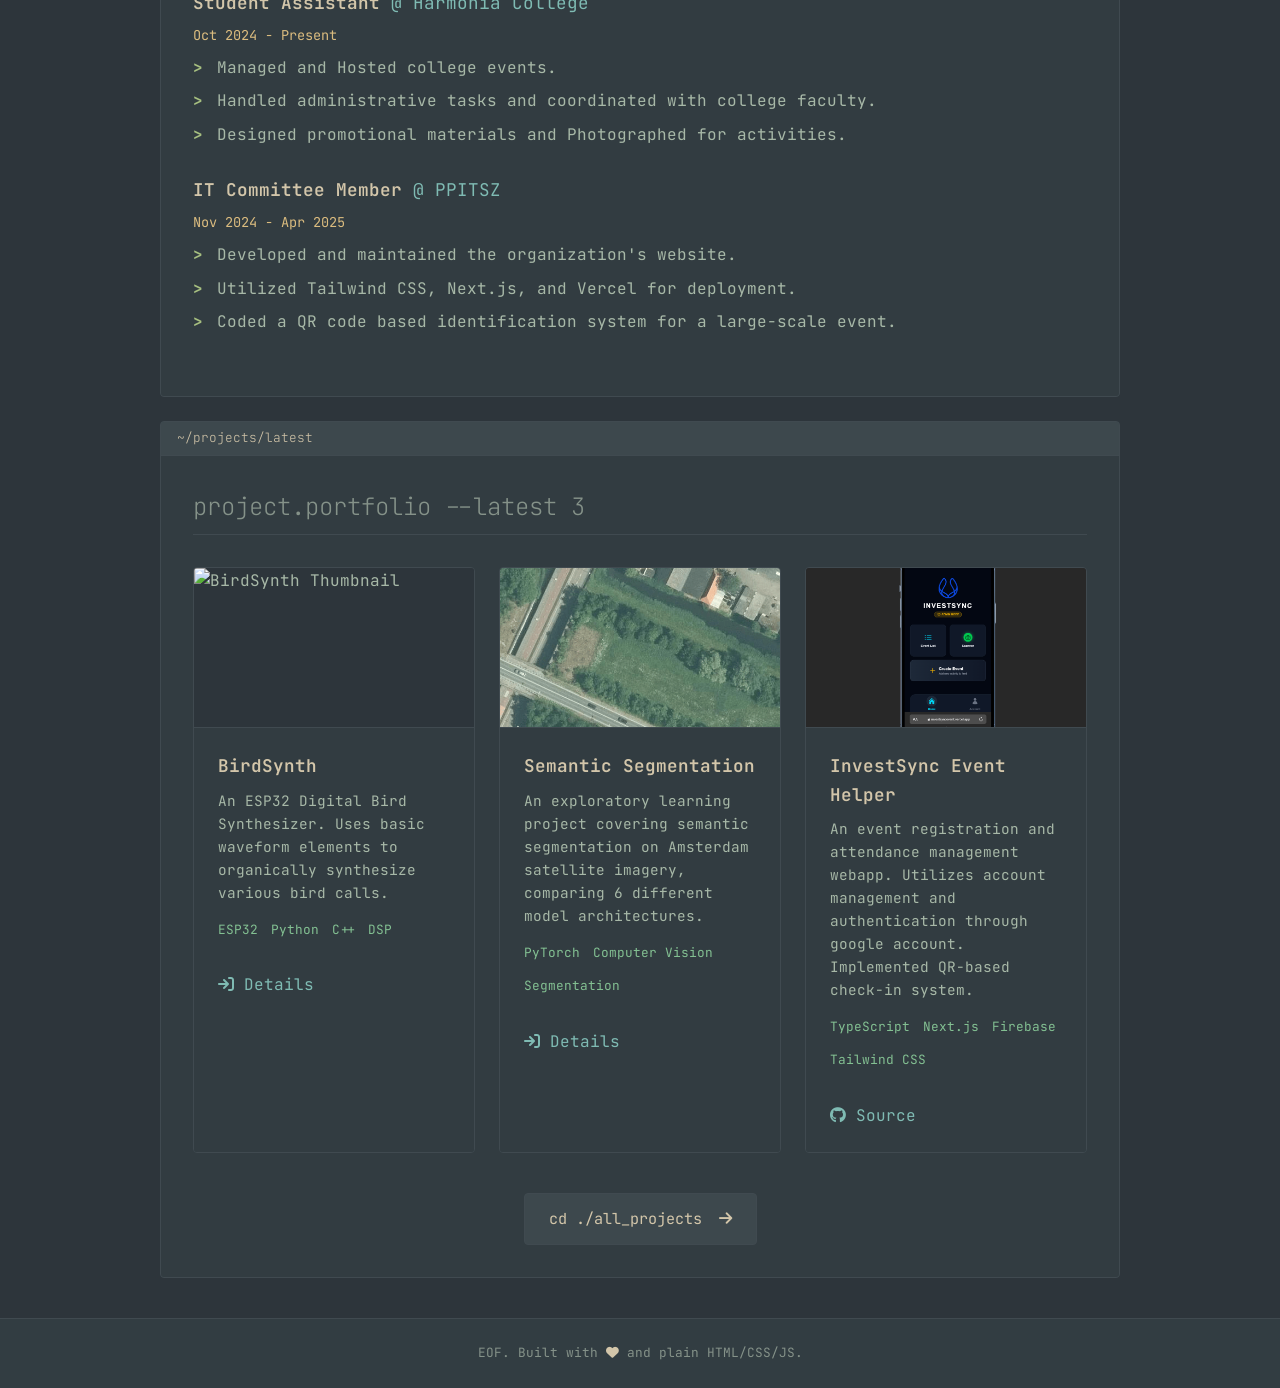
==== commit baa21b40: "projects update webp bg" ====
--- a/index.html
+++ b/index.html
@@ -143,54 +143,8 @@
             </div>
             <div class="window-content">
                 <h2 class="section-title">project.portfolio --latest 3</h2>
-                <div class="projects-grid">
+                <div class="projects-grid" id="latest-projects-grid">
                     
-                    <!-- Project 1: BirdSynth -->
-                    <div class="project-card">
-                        <div class="project-thumbnail">
-                            <!-- Placeholder image, replace with your actual screenshot -->
-                            <img src="birdsynth/On-board.jpg" alt="BirdSynth Thumbnail">
-                        </div>
-                        <div class="window-content">
-                            <h3>BirdSynth</h3>
-                            <p>An ESP32 Digital Bird Synthesizer. Uses basic waveform elements to organically synthesize various bird calls.</p>
-                            <div class="project-tech">
-                                <span>ESP32</span> <span>Python</span> <span>C++</span> <span>DSP</span>
-                            </div>
-                            <a href="birdsynth.html" class="project-link"><i class="fa-solid fa-arrow-right-to-bracket"></i> Details</a>
-                        </div>
-                    </div>
-
-                    <!-- Project 2: Semantic Segmentation -->
-                    <div class="project-card">
-                        <div class="project-thumbnail">
-                            <img src="Semantic_Segmentation/projreport-pics/8-image.png" alt="Semantic Segmentation Thumbnail">
-                        </div>
-                        <div class="window-content">
-                            <h3>Semantic Segmentation</h3>
-                            <p>An exploratory learning project covering semantic segmentation on Amsterdam satellite imagery, comparing 6 different models.</p>
-                            <div class="project-tech">
-                                <span>PyTorch</span> <span>Computer Vision</span> <span>Segmentation</span>
-                            </div>
-                            <a href="semantic_segmentation.html" class="project-link"><i class="fa-solid fa-arrow-right-to-bracket"></i> Details</a>
-                        </div>
-                    </div>
-
-                    <!-- Project 3: InvestSync -->
-                    <div class="project-card">
-                        <div class="project-thumbnail">
-                            <!-- Fallback color or placeholder if no image exists yet -->
-                            <img src="investsync/investsyncthumb.png" alt="InvestSync Thumbnail">
-                        </div>
-                        <div class="window-content">
-                            <h3>InvestSync Event Helper</h3>
-                            <p>An event registration and attendance management webapp with QR-based check-in system.</p>
-                            <div class="project-tech">
-                                <span>TypeScript</span> <span>Next.js</span> <span>Firebase</span>
-                            </div>
-                            <a href="https://github.com/hachln/Investsync_EventHelper" class="project-link" target="_blank"><i class="fab fa-github"></i> Source</a>
-                        </div>
-                    </div>
                     
                 </div>
 
--- a/style.css
+++ b/style.css
@@ -33,7 +33,7 @@
     background-color: var(--bg-main);
     
     /* Wallpaper Setting */
-    background-image: url('./home/fog_forest_1.png'); 
+    background-image: url('./home/fog_forest_1.webp'); 
     background-size: cover;
     background-position: center;
     background-attachment: fixed;
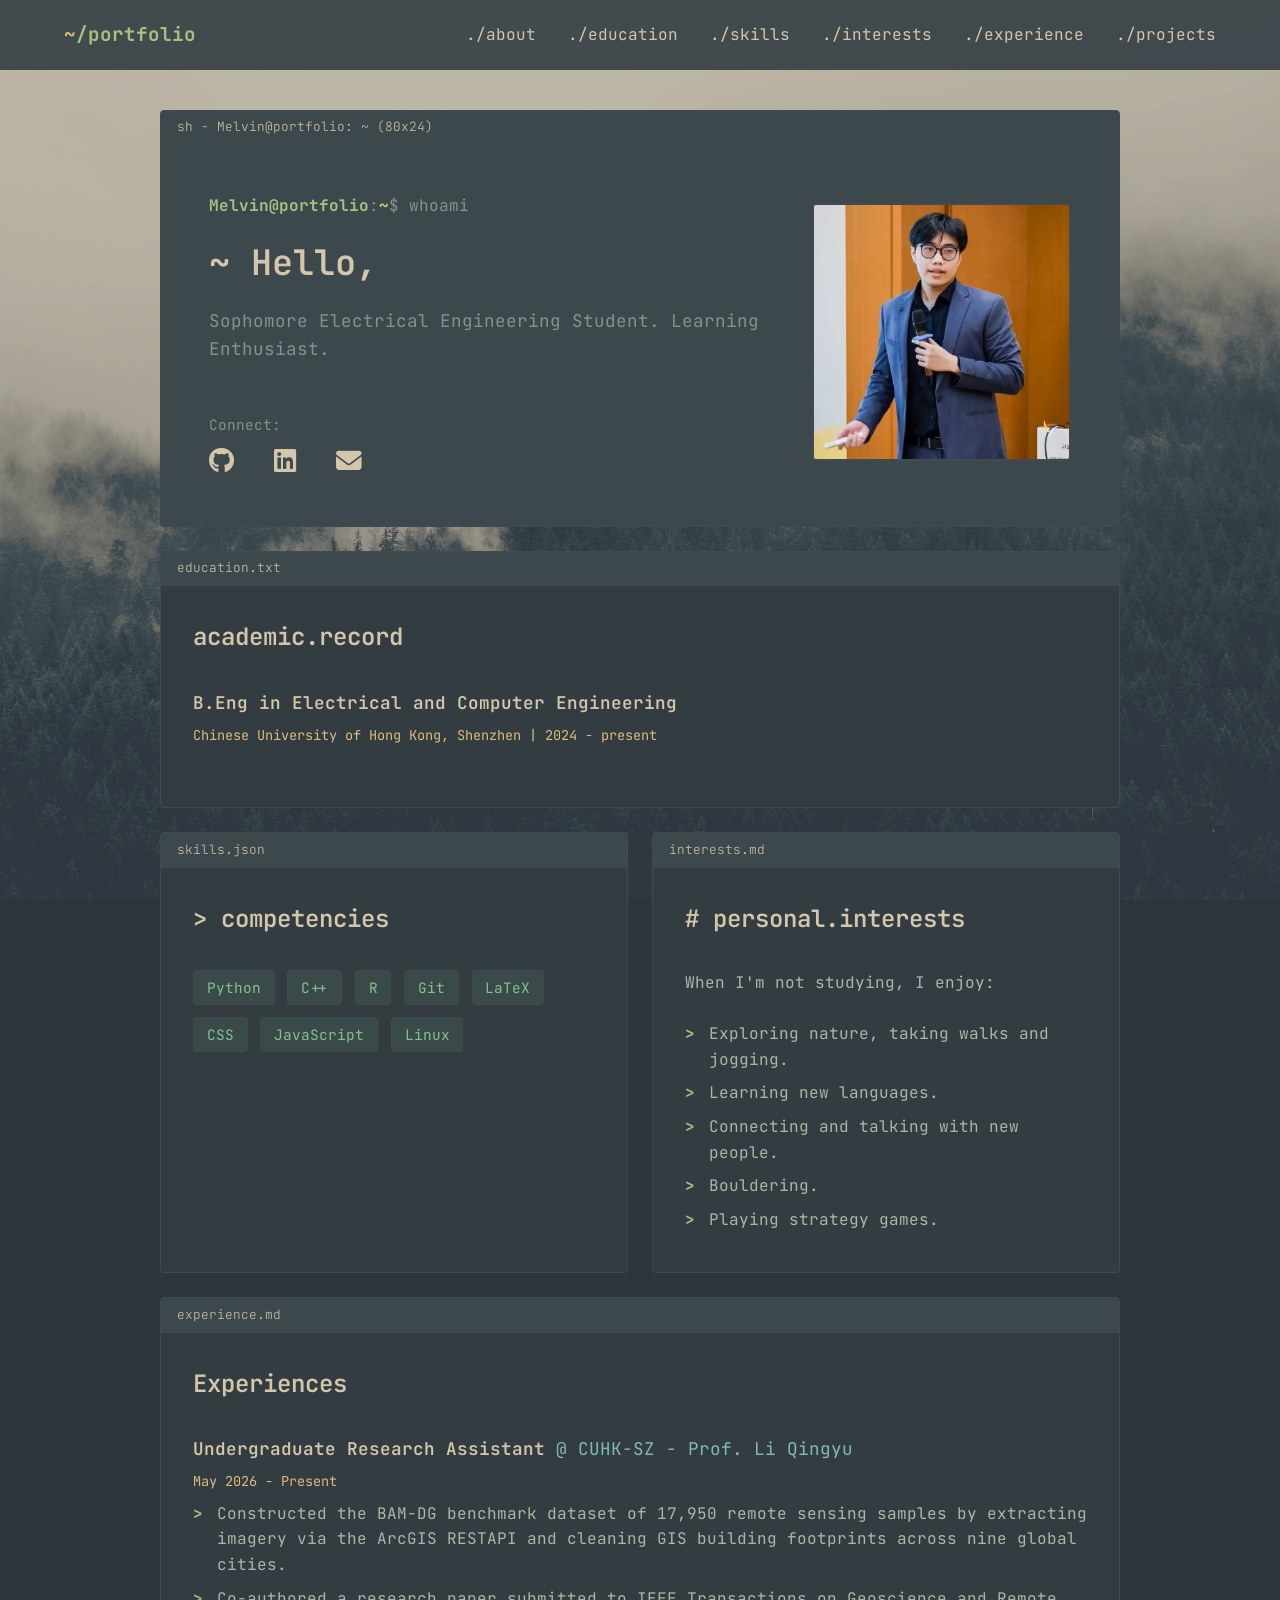
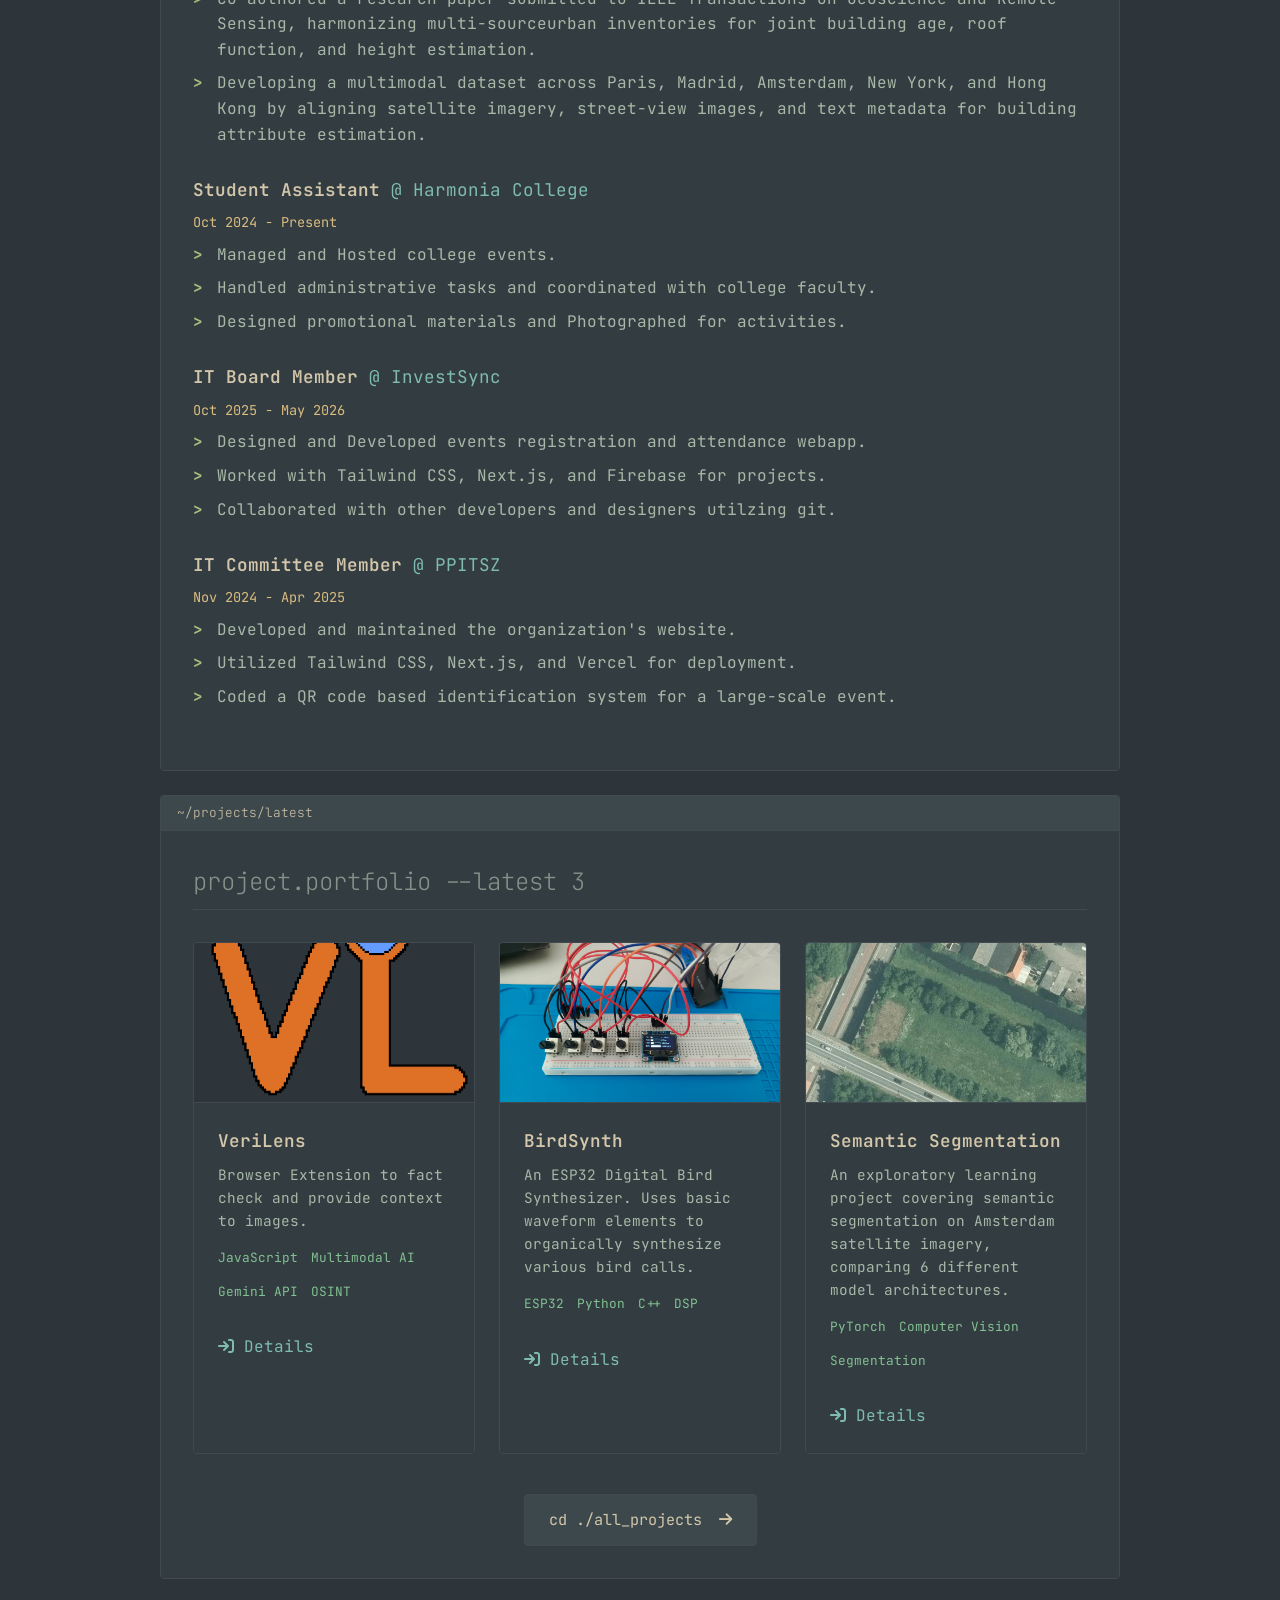
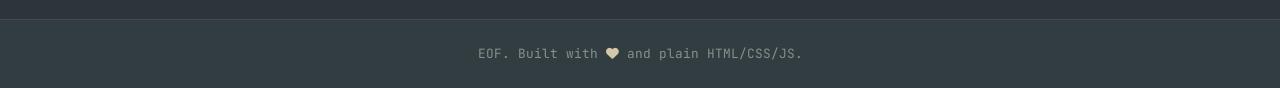
==== commit 966028bf: "mobile-fix" ====
--- a/index.html
+++ b/index.html
@@ -14,6 +14,7 @@
 
     <nav class="navbar">
         <div class="nav-brand"><span>~</span>/portfolio</div>
+        <button class="nav-toggle" aria-label="Toggle Menu">[menu]</button>
         <ul class="nav-links">
             <li><a href="#hero">./about</a></li>
             <li><a href="#education">./education</a></li>
@@ -45,7 +46,7 @@
                 </div>
 
                 <div class="hero-portrait-block">
-                    <img src="./home/portrait.jpg" alt="Your Name Portrait" class="portrait-img">
+                    <img src="./home/melvhero.webp" alt="Your Name Portrait" class="portrait-img">
                 </div>
             </div>
         </section>
@@ -95,6 +96,7 @@
                         <li>Exploring nature, taking walks and jogging.</li>
                         <li>Learning new languages.</li>
                         <li>Connecting and talking with new people.</li>
+                        <li>Bouldering.</li>
                         <li>Playing strategy games.</li>
                     </ul>
                 </div>
@@ -108,12 +110,12 @@
             <div class="window-content">
                 <h2>Experiences</h2>
                 <div class="timeline-item">
-                    <h3>IT Board Member <span>@ InvestSync</span></h3>
-                    <span class="date">Oct 2025 - Present</span>
+                    <h3>Undergraduate Research Assistant <span>@ CUHK-SZ - Prof. Li Qingyu</span></h3>
+                    <span class="date">May 2026 - Present</span>
                     <ul class="interests-list">
-                        <li>Designed and Developed events registration and attendance webapp.</li>
-                        <li>Worked with Tailwind CSS, Next.js, and Firebase for projects.</li>
-                        <li>Collaborated with other developers and designers utilzing git.</li>
+                        <li>Constructed the BAM-DG benchmark dataset of 17,950 remote sensing samples by extracting imagery via the ArcGIS RESTAPI and cleaning GIS building footprints across nine global cities.</li>
+                        <li>Co-authored a research paper submitted to IEEE Transactions on Geoscience and Remote Sensing, harmonizing multi-sourceurban inventories for joint building age, roof function, and height estimation.</li>
+                        <li>Developing a multimodal dataset across Paris, Madrid, Amsterdam, New York, and Hong Kong by aligning satellite imagery, street-view images, and text metadata for building attribute estimation.</li>
                     </ul>
                 </div>
                 <div class="timeline-item">
@@ -125,6 +127,16 @@
                         <li>Designed promotional materials and Photographed for activities.</li>
                     </ul>
                 </div>
+                <div class="timeline-item">
+                    <h3>IT Board Member <span>@ InvestSync</span></h3>
+                    <span class="date">Oct 2025 - May 2026</span>
+                    <ul class="interests-list">
+                        <li>Designed and Developed events registration and attendance webapp.</li>
+                        <li>Worked with Tailwind CSS, Next.js, and Firebase for projects.</li>
+                        <li>Collaborated with other developers and designers utilzing git.</li>
+                    </ul>
+                </div>
+                
                 <div class="timeline-item">
                     <h3>IT Committee Member <span>@ PPITSZ</span></h3>
                     <span class="date">Nov 2024 - Apr 2025</span>
--- a/style.css
+++ b/style.css
@@ -256,7 +256,6 @@
 /* Mobile responsiveness */
 @media (max-width: 768px) {
     #typewriter { font-size: 1.8rem; min-height: 2.2rem; }
-    .nav-links { display: none; }
     .window-content { padding: 1.5rem; }
     .terminal-pane .window-content { padding: 2rem; }
     .social-links-wrapper { gap: 1.5rem; }
@@ -523,4 +522,42 @@
     color: var(--color-blue);
     box-shadow: 0 0 10px rgba(127, 187, 179, 0.15);
     transform: translateY(-2px);
+}
+
+.nav-toggle {
+    display: none;
+    background: transparent;
+    border: 1px solid var(--border-main);
+    color: var(--color-green);
+    font-family: inherit;
+    padding: 0.3rem 0.6rem;
+    border-radius: var(--border-radius);
+    cursor: pointer;
+}
+
+@media (max-width: 768px) {
+    .navbar { flex-wrap: wrap; }
+    .nav-toggle { display: block; }
+    .nav-links {
+        display: none;
+        flex-direction: column;
+        width: 100%;
+        gap: 1rem;
+        padding-top: 1rem;
+        margin-top: 1rem;
+        border-top: 1px solid var(--border-main);
+    }
+    .nav-links.active { display: flex; }
+}
+
+.nav-back {
+    color: var(--fg-bright);
+    font-size: 0.95rem;
+    display: inline-flex;
+    align-items: center;
+    gap: 0.5rem;
+    white-space: nowrap;
+}
+.nav-back:hover {
+    color: var(--color-aqua);
 }
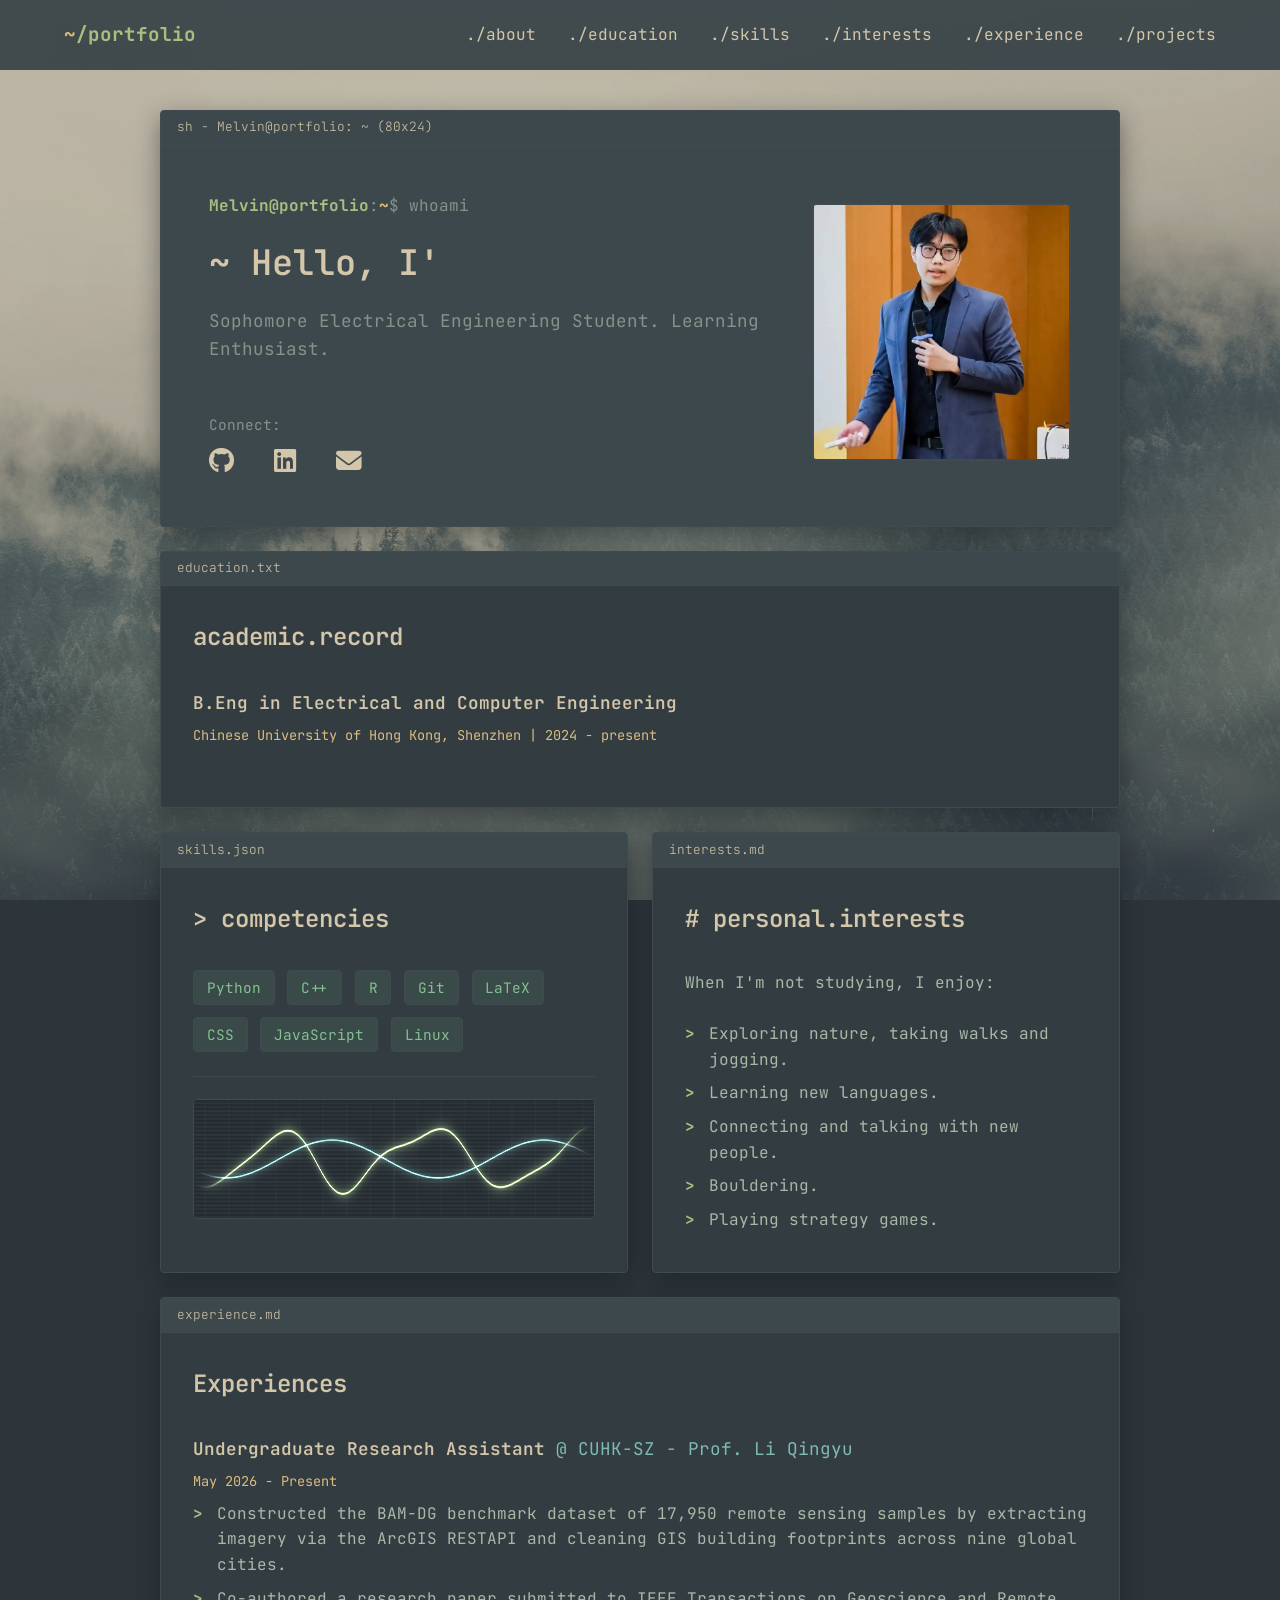
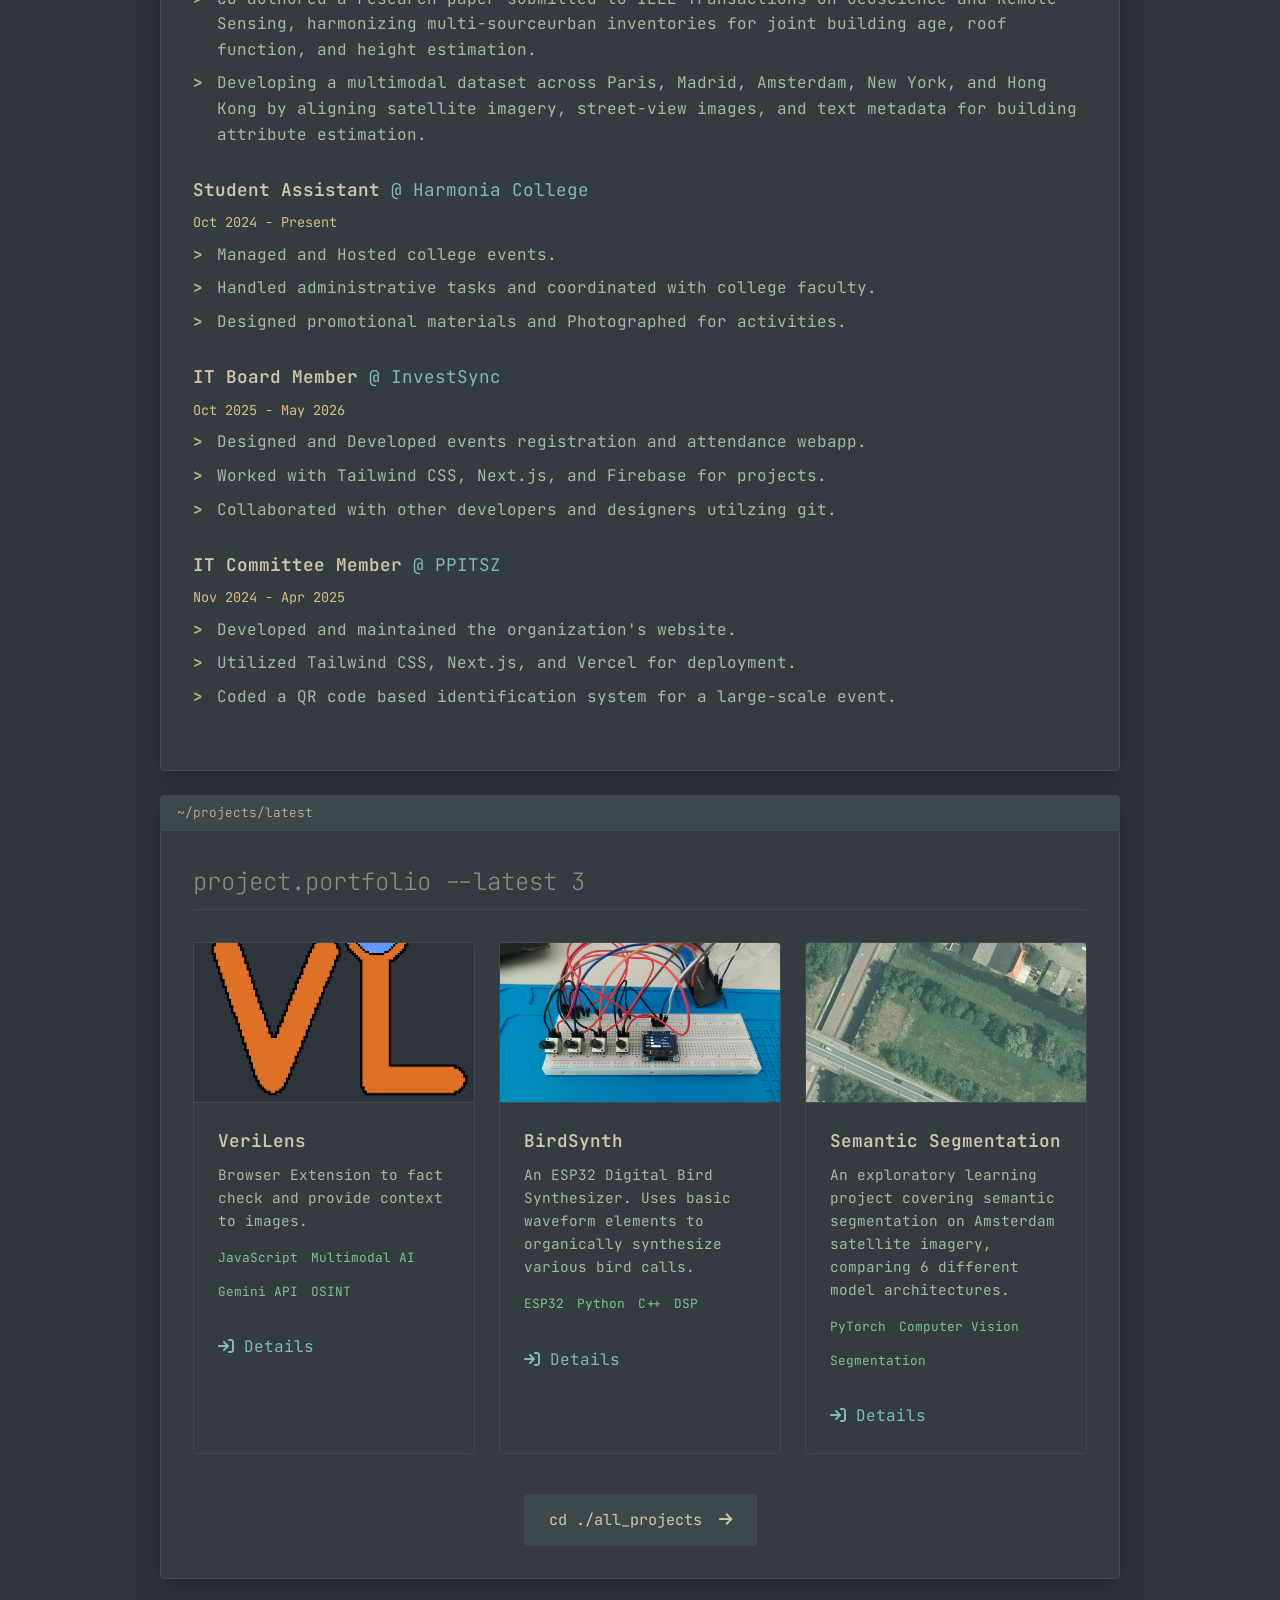
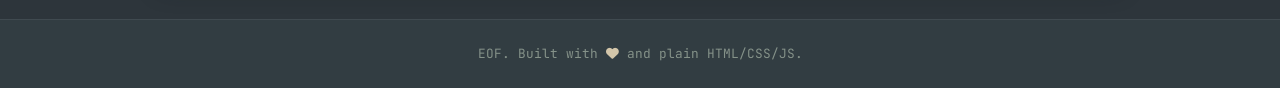
==== commit 2fe3d878: "shaderv1" ====
--- a/index.html
+++ b/index.html
@@ -11,7 +11,7 @@
     <link rel="stylesheet" href="style.css">
 </head>
 <body>
-
+    <canvas id="bg-shader" aria-hidden="true"></canvas>
     <nav class="navbar">
         <div class="nav-brand"><span>~</span>/portfolio</div>
         <button class="nav-toggle" aria-label="Toggle Menu">[menu]</button>
@@ -80,6 +80,10 @@
                         <span class="skill-tag">CSS</span>
                         <span class="skill-tag">JavaScript</span>
                         <span class="skill-tag">Linux</span>
+                    </div>
+                    <div class="demo-scope-wrapper">
+                        <span class="demo-label"></span>
+                        <canvas id="demo-scope"></canvas>
                     </div>
                 </div>
             </section>
@@ -171,6 +175,8 @@
         <p>EOF. Built with <i class="fas fa-heart" style="color: var(--fg-bright);"></i> and plain HTML/CSS/JS.</p>
     </footer>
 
+    <script src="demo-scope.js"></script>
+    <script src="shader.js"></script>
     <script src="script.js"></script>
 </body>
 </html>
--- a/style.css
+++ b/style.css
@@ -77,6 +77,8 @@
     display: flex;
     flex-direction: column; 
     gap: 1.5rem; 
+    position: relative; 
+    z-index: 1;
 }
 
 /* NEW: Split Layout for Side-by-Side Windows */
@@ -95,6 +97,8 @@
     overflow: hidden;
     transition: all 0.3s ease;
     width: 100%; 
+    box-shadow: 0 8px 24px rgba(20, 25, 28, 0.45);
+
 }
 
 /* Focus effects */
@@ -289,6 +293,8 @@
     border-top: 1px solid var(--border-main);
     margin-top: 2.5rem;
     font-size: 0.8rem;
+    position: relative; 
+    z-index: 1;
 }
 
 /* =========================================
@@ -560,4 +566,41 @@
 }
 .nav-back:hover {
     color: var(--color-aqua);
+}
+
+/* Shader */
+#bg-shader {
+    position: fixed;
+    top: 0;
+    left: 0;
+    width: 100vw;
+    height: 100vh;
+    z-index: 0;
+    pointer-events: none;
+    mix-blend-mode: screen;
+    opacity: 0.7;
+}
+
+.demo-scope-wrapper {
+    margin-top: 1.5rem;
+    padding-top: 1rem;
+    border-top: 1px solid var(--border-main);
+    display: flex;
+    flex-direction: column;
+    gap: 0.4rem;
+}
+
+.demo-label {
+    font-size: 0.75rem;
+    color: var(--fg-faint);
+}
+
+#demo-scope {
+    width: 100%;
+    height: 120px;
+    display: block;
+    border-radius: var(--border-radius);
+    border: 1px solid var(--border-main);
+    background: var(--bg-main);
+    touch-action: pan-y; /* Allows normal vertical page scrolling on mobile */
 }
